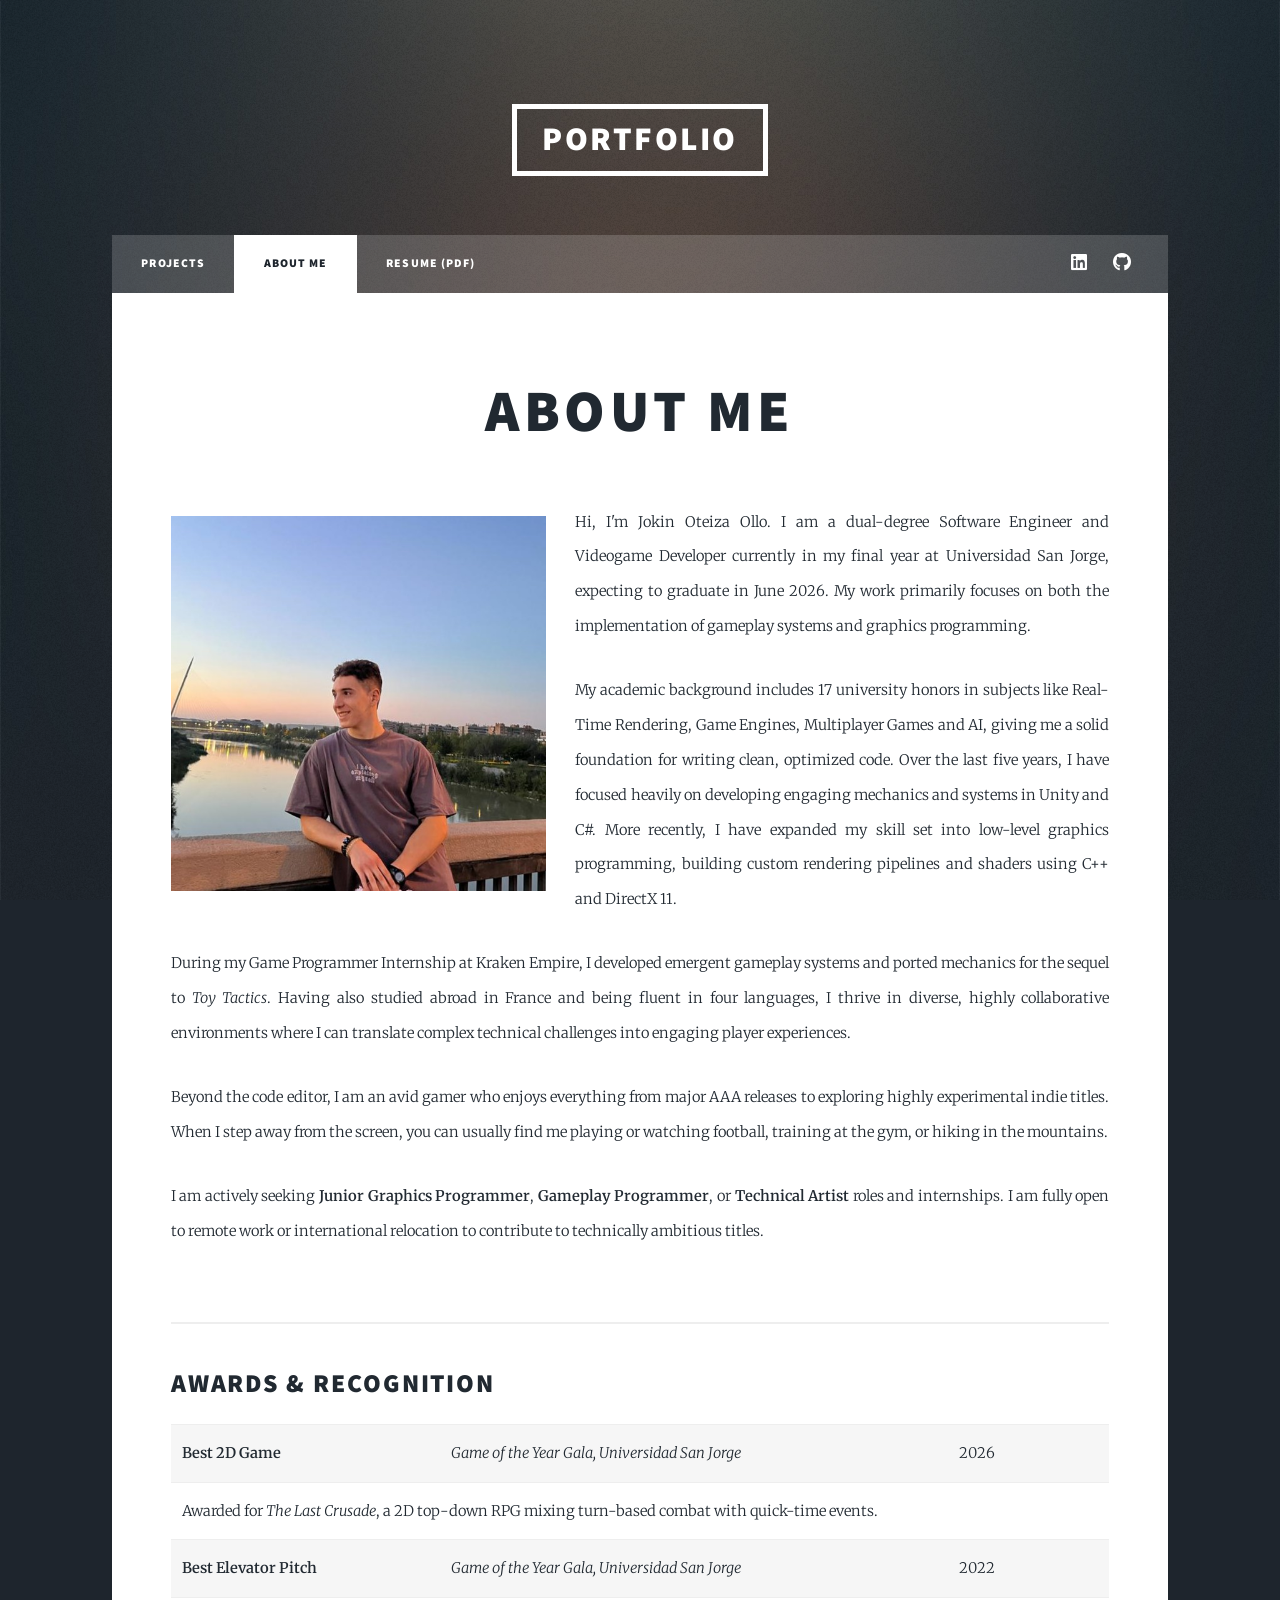
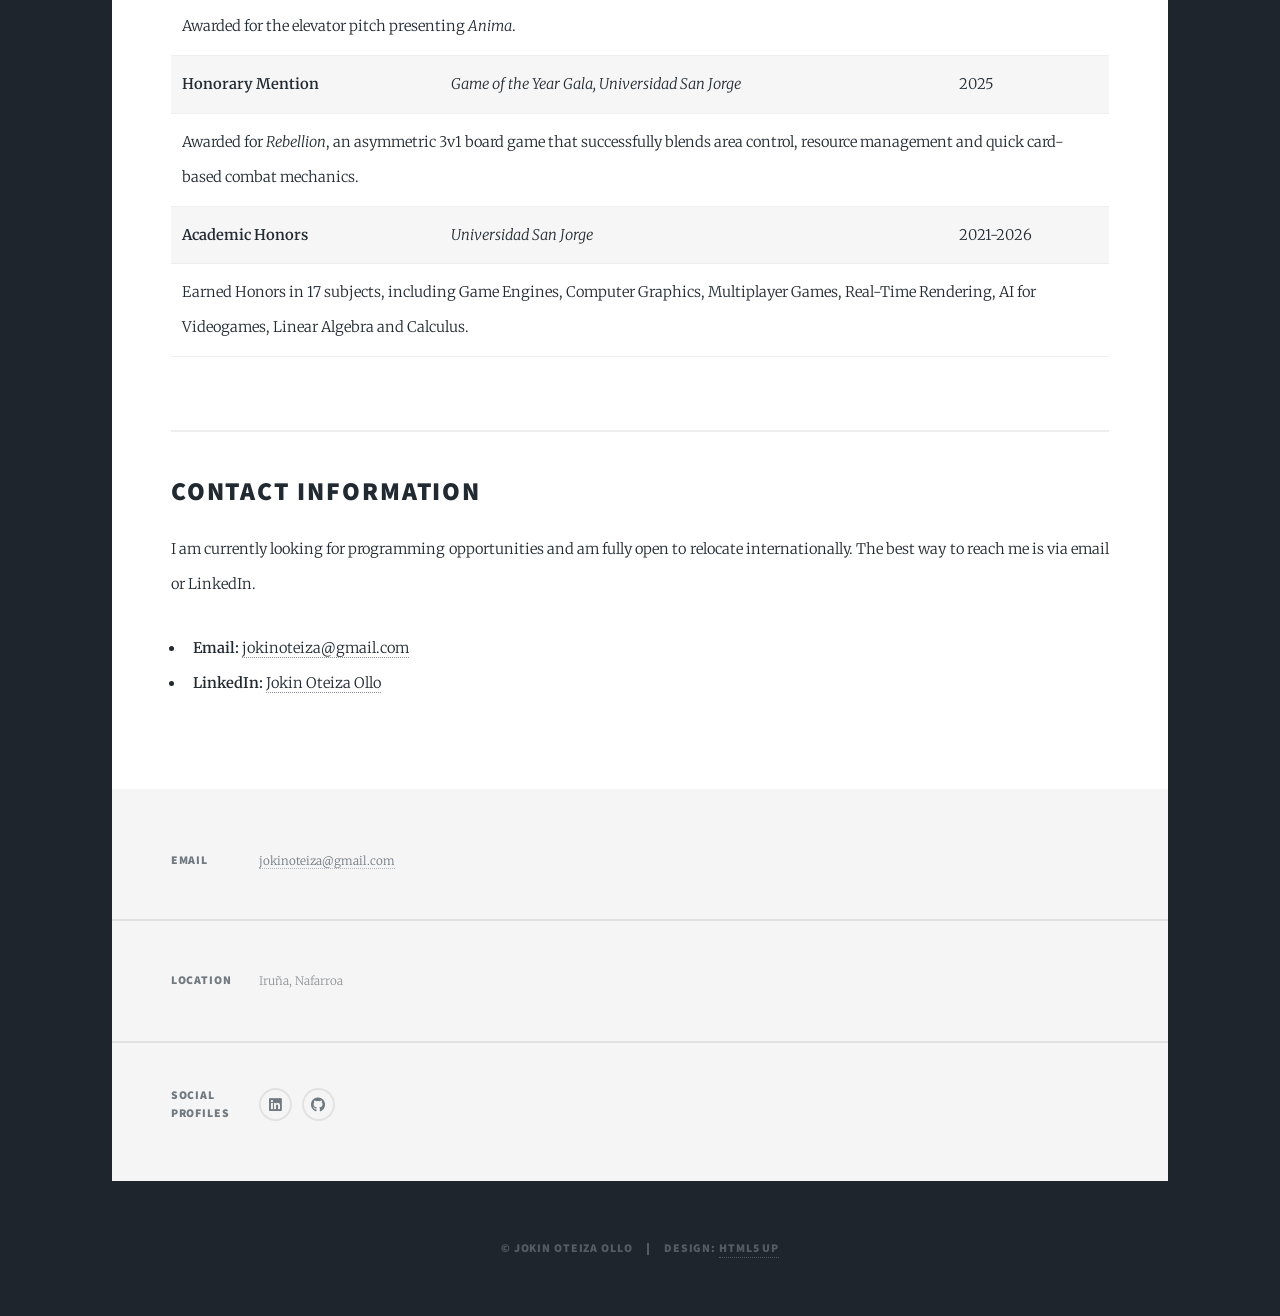
==== about.html @ 557338b7 "Portfolio Built" ====
<!DOCTYPE HTML>
<html>
	<head>
		<title>About - Jokin Oteiza Ollo</title>
        <link rel="icon" type="image/svg+xml" href="data:image/svg+xml,%3Csvg xmlns='http://www.w3.org/2000/svg' viewBox='0 0 512 512'%3E%3Cpath fill='%2318bfef' d='M480 128H32C14.33 128 0 142.3 0 160v192c0 17.67 14.33 32 32 32h448c17.67 0 32-14.33 32-32V160C512 142.3 497.7 128 480 128zM144 288h-32v32c0 8.836-7.164 16-16 16s-16-7.164-16-16v-32H48c-8.836 0-16-7.164-16-16s7.164-16 16-16h32v-32c0-8.836 7.164-16 16-16s16 7.164 16 16v32h32c8.836 0 16 7.164 16 16S152.8 288 144 288zM352 288c-17.67 0-32-14.33-32-32s14.33-32 32-32s32 14.33 32 32S369.7 288 352 288zM432 224c-17.67 0-32-14.33-32-32s14.33-32 32-32s32 14.33 32 32S449.7 224 432 224z'/%3E%3C/svg%3E" />
		<meta charset="utf-8" />
		<meta name="viewport" content="width=device-width, initial-scale=1, user-scalable=no" />
		<link rel="stylesheet" href="assets/css/main.css" />
		<noscript><link rel="stylesheet" href="assets/css/noscript.css" /></noscript>
	</head>
	<body class="is-preload">

		<div id="wrapper">

				<header id="header">
						<a href="index.html" class="logo">Portfolio</a>
					</header>

				<nav id="nav">
						<ul class="links">
							<li><a href="index.html">Projects</a></li>
							<li class="active"><a href="about.html">About Me</a></li>
							<li><a href="assets/CV-JokinOteizaOllo.pdf" target="_blank">Resume (PDF)</a></li>
						</ul>
						<ul class="icons">
							<li><a href="https://www.linkedin.com/in/jokin-oteiza-ollo-7808263a1/" class="icon brands fa-linkedin"><span class="label">LinkedIn</span></a></li>
							<li><a href="https://github.com/Jokin110" class="icon brands fa-github"><span class="label">GitHub</span></a></li>
						</ul>
					</nav>

				<div id="main">

						<section class="post">
                            <header class="major">
                                <h1>About Me</h1>
                            </header>
                            
                            <span class="image left"><img src="images/profile.jpg" alt="Profile Picture of Jokin Oteiza Ollo" /></span>
                            
                            <p>Hi, I'm Jokin Oteiza Ollo. I am a dual-degree Software Engineer and Videogame Developer currently in my final year at Universidad San Jorge, expecting to graduate in June 2026. My work primarily focuses on both the implementation of gameplay systems and graphics programming.</p>
                            
                            <p>My academic background includes 17 university honors in subjects like Real-Time Rendering, Game Engines, Multiplayer Games and AI, giving me a solid foundation for writing clean, optimized code. Over the last five years, I have focused heavily on developing engaging mechanics and systems in Unity and C#. More recently, I have expanded my skill set into low-level graphics programming, building custom rendering pipelines and shaders using C++ and DirectX 11.</p>
                            
                            <p>During my Game Programmer Internship at Kraken Empire, I developed emergent gameplay systems and ported mechanics for the sequel to <em>Toy Tactics</em>. Having also studied abroad in France and being fluent in four languages, I thrive in diverse, highly collaborative environments where I can translate complex technical challenges into engaging player experiences.</p>

                            <p>Beyond the code editor, I am an avid gamer who enjoys everything from major AAA releases to exploring highly experimental indie titles. When I step away from the screen, you can usually find me playing or watching football, training at the gym, or hiking in the mountains.</p>

                            <p>I am actively seeking <strong>Junior Graphics Programmer</strong>, <strong>Gameplay Programmer</strong>, or <strong>Technical Artist</strong> roles and internships. I am fully open to remote work or international relocation to contribute to technically ambitious titles.</p>
                            
                            <div style="clear: both;"></div>

                            <hr />
                            
                            <h2>Awards & Recognition</h2>
                            <div class="table-wrapper">
                                <table>
                                    <tbody>
                                        <tr>
                                            <td><strong>Best 2D Game</strong></td>
                                            <td><em>Game of the Year Gala, Universidad San Jorge</em></td>
                                            <td>2026</td>
                                        </tr>
                                        <tr>
                                            <td colspan="3">Awarded for <em>The Last Crusade</em>, a 2D top-down RPG mixing turn-based combat with quick-time events.</td>
                                        </tr>
                                        <tr>
                                            <td><strong>Best Elevator Pitch</strong></td>
                                            <td><em>Game of the Year Gala, Universidad San Jorge</em></td>
                                            <td>2022</td>
                                        </tr>
                                        <tr>
                                            <td colspan="3">Awarded for the elevator pitch presenting <em>Anima</em>.</td>
                                        </tr>
                                        <tr>
                                            <td><strong>Honorary Mention</strong></td>
                                            <td><em>Game of the Year Gala, Universidad San Jorge</em></td>
                                            <td>2025</td>
                                        </tr>
                                        <tr>
                                            <td colspan="3">Awarded for <em>Rebellion</em>, an asymmetric 3v1 board game that successfully blends area control, resource management and quick card-based combat mechanics.</td>
                                        </tr>
                                        <tr>
                                            <td><strong>Academic Honors</strong></td>
                                            <td><em>Universidad San Jorge</em></td>
                                            <td>2021-2026</td>
                                        </tr>
                                        <tr>
                                            <td colspan="3">Earned Honors in 17 subjects, including Game Engines, Computer Graphics, Multiplayer Games, Real-Time Rendering, AI for Videogames, Linear Algebra and Calculus.</td>
                                        </tr>
                                    </tbody>
                                </table>
                            </div>

                            <hr />

                            <h2>Contact Information</h2>
                            <p>I am currently looking for programming opportunities and am fully open to relocate internationally. The best way to reach me is via email or LinkedIn.</p>
                            <ul>
                                <li><strong>Email:</strong> <a href="mailto:jokinoteiza@gmail.com">jokinoteiza@gmail.com</a></li>
                                <li><strong>LinkedIn:</strong> <a href="https://www.linkedin.com/in/jokin-oteiza-ollo-7808263a1/">Jokin Oteiza Ollo</a></li>
                            </ul>

                        </section>

					</div>

				<footer id="footer">
						<section class="split contact" style="width: 100%; display: flex; justify-content: space-around; flex-wrap: wrap;">
							<section>
								<h3>Email</h3>
								<p><a href="mailto:jokinoteiza@gmail.com">jokinoteiza@gmail.com</a></p>
							</section>
							<section>
								<h3>Location</h3>
								<p>Iruña, Nafarroa</p>
							</section>
							<section>
								<h3>Social Profiles</h3>
								<ul class="icons alt">
									<li><a href="https://www.linkedin.com/in/jokin-oteiza-ollo-7808263a1/" class="icon brands alt fa-linkedin"><span class="label">LinkedIn</span></a></li>
									<li><a href="https://github.com/Jokin110" class="icon brands alt fa-github"><span class="label">GitHub</span></a></li>
								</ul>
							</section>
						</section>
					</footer>

				<div id="copyright">
						<ul><li>&copy; Jokin Oteiza Ollo</li><li>Design: <a href="https://html5up.net">HTML5 UP</a></li></ul>
					</div>

			</div>

		<script src="assets/js/jquery.min.js"></script>
			<script src="assets/js/jquery.scrollex.min.js"></script>
			<script src="assets/js/jquery.scrolly.min.js"></script>
			<script src="assets/js/browser.min.js"></script>
			<script src="assets/js/breakpoints.min.js"></script>
			<script src="assets/js/util.js"></script>
			<script src="assets/js/main.js"></script>

	</body>
</html>
---- assets/css/main.css ----
@import url(fontawesome-all.min.css);
@import url("https://fonts.googleapis.com/css?family=Merriweather:300,700,300italic,700italic|Source+Sans+Pro:900");

/*
	Massively by HTML5 UP
	html5up.net | @ajlkn
	Free for personal and commercial use under the CCA 3.0 license (html5up.net/license)
*/

html, body, div, span, applet, object,
iframe, h1, h2, h3, h4, h5, h6, p, blockquote,
pre, a, abbr, acronym, address, big, cite,
code, del, dfn, em, img, ins, kbd, q, s, samp,
small, strike, strong, sub, sup, tt, var, b,
u, i, center, dl, dt, dd, ol, ul, li, fieldset,
form, label, legend, table, caption, tbody,
tfoot, thead, tr, th, td, article, aside,
canvas, details, embed, figure, figcaption,
footer, header, hgroup, menu, nav, output, ruby,
section, summary, time, mark, audio, video {
	margin: 0;
	padding: 0;
	border: 0;
	font-size: 100%;
	font: inherit;
	vertical-align: baseline;}

article, aside, details, figcaption, figure,
footer, header, hgroup, menu, nav, section {
	display: block;}

body {
	line-height: 1;
}

ol, ul {
	list-style: none;
}

blockquote, q {
	quotes: none;
}

	blockquote:before, blockquote:after, q:before, q:after {
		content: '';
		content: none;
	}

table {
	border-collapse: collapse;
	border-spacing: 0;
}

body {
	-webkit-text-size-adjust: none;
}

mark {
	background-color: transparent;
	color: inherit;
}

input::-moz-focus-inner {
	border: 0;
	padding: 0;
}

input, select, textarea {
	-moz-appearance: none;
	-webkit-appearance: none;
	-ms-appearance: none;
	appearance: none;
}

/* Basic */

	@-ms-viewport {
		width: device-width;
	}

	body {
		-ms-overflow-style: scrollbar;
	}

	@media screen and (max-width: 480px) {

		html, body {
			min-width: 320px;
		}

	}

	html {
		box-sizing: border-box;
	}

	*, *:before, *:after {
		box-sizing: inherit;
	}

	body {
		background-color: #1e252d;
	}

		body.is-preload *, body.is-preload *:before, body.is-preload *:after {
			-moz-animation: none !important;
			-webkit-animation: none !important;
			-ms-animation: none !important;
			animation: none !important;
			-moz-transition: none !important;
			-webkit-transition: none !important;
			-ms-transition: none !important;
			transition: none !important;
		}

/* Type */

	html {
		font-size: 16pt;
	}

		@media screen and (max-width: 1680px) {

			html {
				font-size: 12pt;
			}

		}

		@media screen and (max-width: 1280px) {

			html {
				font-size: 11pt;
			}

		}

		@media screen and (max-width: 360px) {

			html {
				font-size: 10pt;
			}

		}

	body {
		color: #212931;
	}

	body, input, select, textarea {
		font-family: "Merriweather", Georgia, serif;
		font-weight: 300;
		font-size: 1rem;
		line-height: 2.375;
	}

	a {
		-moz-transition: color 0.2s ease-in-out, background-color 0.2s ease-in-out, border-color 0.2s ease-in-out, box-shadow 0.2s ease-in-out;
		-webkit-transition: color 0.2s ease-in-out, background-color 0.2s ease-in-out, border-color 0.2s ease-in-out, box-shadow 0.2s ease-in-out;
		-ms-transition: color 0.2s ease-in-out, background-color 0.2s ease-in-out, border-color 0.2s ease-in-out, box-shadow 0.2s ease-in-out;
		transition: color 0.2s ease-in-out, background-color 0.2s ease-in-out, border-color 0.2s ease-in-out, box-shadow 0.2s ease-in-out;
		border-bottom: dotted 1px;
		text-decoration: none;
	}

		a:hover {
			border-bottom-color: transparent;
		}

	strong, b {
		font-weight: 600;
	}

	em, i {
		font-style: italic;
	}

	p {
		text-align: justify;
		margin: 0 0 2rem 0;
	}

	h1, h2, h3, h4, h5, h6 {
		font-family: "Source Sans Pro", Helvetica, sans-serif;
		font-weight: 900;
		line-height: 1.5;
		letter-spacing: 0.075em;
		text-transform: uppercase;
		margin: 0 0 1rem 0;
	}

		h1 a, h2 a, h3 a, h4 a, h5 a, h6 a {
			border-bottom: 0;
			color: inherit;
			text-decoration: none;
		}

	h1 {
		font-size: 4rem;
		line-height: 1.1;
		margin: 0 0 2rem 0;
	}

	h2 {
		font-size: 1.75rem;
		line-height: 1.3;
		margin: 0 0 1.5rem 0;
	}

	h3 {
		font-size: 1.25rem;
		margin: 0 0 1.5rem 0;
	}

	h4 {
		font-size: 1rem;
	}

	h5 {
		font-size: 0.9rem;
	}

	h6 {
		font-size: 0.8rem;
	}

	sub {
		font-size: 0.8rem;
		position: relative;
		top: 0.5rem;
	}

	sup {
		font-size: 0.8rem;
		position: relative;
		top: -0.5rem;
	}

	blockquote {
		border-left: solid 4px;
		font-style: italic;
		margin: 0 0 2rem 0;
		padding: 0.5rem 0 0.5rem 2rem;
	}

	code {
		border: solid 2px;
		font-family: "Courier New", monospace;
		font-size: 0.9rem;
		margin: 0 0.25rem;
		padding: 0.25rem 0.65rem;
	}

	pre {
		-webkit-overflow-scrolling: touch;
		font-family: "Courier New", monospace;
		font-size: 0.9rem;
		margin: 0 0 2rem 0;
	}

		pre code {
			display: block;
			line-height: 1.75;
			padding: 1rem 1.5rem;
			overflow-x: auto;
		}

	hr {
		border: 0;
		border-bottom: solid 2px;
		margin: 3rem 0;
	}

		hr.major {
			margin: 5rem 0;
		}

	.align-left {
		text-align: left;
	}

	.align-center {
		text-align: center;
	}

	.align-right {
		text-align: right;
	}

	input, select, textarea {
		color: #212931;
	}

	a {
		color: #212931;
		border-bottom-color: rgba(33, 41, 49, 0.5);
	}

		a:hover {
			border-bottom-color: transparent;
			color: #18bfef !important;
		}

	strong, b {
		color: #212931;
	}

	h1, h2, h3, h4, h5, h6 {
		color: #212931;
	}

	blockquote {
		border-left-color: #eeeeee;
	}

	code {
		background: rgba(220, 220, 220, 0.25);
		border-color: #eeeeee;
	}

	hr {
		border-bottom-color: #eeeeee;
	}

/* Row */

	.row {
		display: flex;
		flex-wrap: wrap;
		box-sizing: border-box;
		align-items: stretch;
	}

		.row > * {
			box-sizing: border-box;
		}

		.row.gtr-uniform > * > :last-child {
			margin-bottom: 0;
		}

		.row.aln-left {
			justify-content: flex-start;
		}

		.row.aln-center {
			justify-content: center;
		}

		.row.aln-right {
			justify-content: flex-end;
		}

		.row.aln-top {
			align-items: flex-start;
		}

		.row.aln-middle {
			align-items: center;
		}

		.row.aln-bottom {
			align-items: flex-end;
		}

		.row > .imp {
			order: -1;
		}

		.row > .col-1 {
			width: 8.33333%;
		}

		.row > .off-1 {
			margin-left: 8.33333%;
		}

		.row > .col-2 {
			width: 16.66667%;
		}

		.row > .off-2 {
			margin-left: 16.66667%;
		}

		.row > .col-3 {
			width: 25%;
		}

		.row > .off-3 {
			margin-left: 25%;
		}

		.row > .col-4 {
			width: 33.33333%;
		}

		.row > .off-4 {
			margin-left: 33.33333%;
		}

		.row > .col-5 {
			width: 41.66667%;
		}

		.row > .off-5 {
			margin-left: 41.66667%;
		}

		.row > .col-6 {
			width: 50%;
		}

		.row > .off-6 {
			margin-left: 50%;
		}

		.row > .col-7 {
			width: 58.33333%;
		}

		.row > .off-7 {
			margin-left: 58.33333%;
		}

		.row > .col-8 {
			width: 66.66667%;
		}

		.row > .off-8 {
			margin-left: 66.66667%;
		}

		.row > .col-9 {
			width: 75%;
		}

		.row > .off-9 {
			margin-left: 75%;
		}

		.row > .col-10 {
			width: 83.33333%;
		}

		.row > .off-10 {
			margin-left: 83.33333%;
		}

		.row > .col-11 {
			width: 91.66667%;
		}

		.row > .off-11 {
			margin-left: 91.66667%;
		}

		.row > .col-12 {
			width: 100%;
		}

		.row > .off-12 {
			margin-left: 100%;
		}

		.row.gtr-0 {
			margin-top: 0;
			margin-left: 0rem;
		}

			.row.gtr-0 > * {
				padding: 0 0 0 0rem;
			}

			.row.gtr-0.gtr-uniform {
				margin-top: 0rem;
			}

				.row.gtr-0.gtr-uniform > * {
					padding-top: 0rem;
				}

		.row.gtr-25 {
			margin-top: 0;
			margin-left: -0.375rem;
		}

			.row.gtr-25 > * {
				padding: 0 0 0 0.375rem;
			}

			.row.gtr-25.gtr-uniform {
				margin-top: -0.375rem;
			}

				.row.gtr-25.gtr-uniform > * {
					padding-top: 0.375rem;
				}

		.row.gtr-50 {
			margin-top: 0;
			margin-left: -0.75rem;
		}

			.row.gtr-50 > * {
				padding: 0 0 0 0.75rem;
			}

			.row.gtr-50.gtr-uniform {
				margin-top: -0.75rem;
			}

				.row.gtr-50.gtr-uniform > * {
					padding-top: 0.75rem;
				}

		.row {
			margin-top: 0;
			margin-left: -1.5rem;
		}

			.row > * {
				padding: 0 0 0 1.5rem;
			}

			.row.gtr-uniform {
				margin-top: -1.5rem;
			}

				.row.gtr-uniform > * {
					padding-top: 1.5rem;
				}

		.row.gtr-150 {
			margin-top: 0;
			margin-left: -2.25rem;
		}

			.row.gtr-150 > * {
				padding: 0 0 0 2.25rem;
			}

			.row.gtr-150.gtr-uniform {
				margin-top: -2.25rem;
			}

				.row.gtr-150.gtr-uniform > * {
					padding-top: 2.25rem;
				}

		.row.gtr-200 {
			margin-top: 0;
			margin-left: -3rem;
		}

			.row.gtr-200 > * {
				padding: 0 0 0 3rem;
			}

			.row.gtr-200.gtr-uniform {
				margin-top: -3rem;
			}

				.row.gtr-200.gtr-uniform > * {
					padding-top: 3rem;
				}

		@media screen and (max-width: 1680px) {

			.row {
				display: flex;
				flex-wrap: wrap;
				box-sizing: border-box;
				align-items: stretch;
			}

				.row > * {
					box-sizing: border-box;
				}

				.row.gtr-uniform > * > :last-child {
					margin-bottom: 0;
				}

				.row.aln-left {
					justify-content: flex-start;
				}

				.row.aln-center {
					justify-content: center;
				}

				.row.aln-right {
					justify-content: flex-end;
				}

				.row.aln-top {
					align-items: flex-start;
				}

				.row.aln-middle {
					align-items: center;
				}

				.row.aln-bottom {
					align-items: flex-end;
				}

				.row > .imp-xlarge {
					order: -1;
				}

				.row > .col-1-xlarge {
					width: 8.33333%;
				}

				.row > .off-1-xlarge {
					margin-left: 8.33333%;
				}

				.row > .col-2-xlarge {
					width: 16.66667%;
				}

				.row > .off-2-xlarge {
					margin-left: 16.66667%;
				}

				.row > .col-3-xlarge {
					width: 25%;
				}

				.row > .off-3-xlarge {
					margin-left: 25%;
				}

				.row > .col-4-xlarge {
					width: 33.33333%;
				}

				.row > .off-4-xlarge {
					margin-left: 33.33333%;
				}

				.row > .col-5-xlarge {
					width: 41.66667%;
				}

				.row > .off-5-xlarge {
					margin-left: 41.66667%;
				}

				.row > .col-6-xlarge {
					width: 50%;
				}

				.row > .off-6-xlarge {
					margin-left: 50%;
				}

				.row > .col-7-xlarge {
					width: 58.33333%;
				}

				.row > .off-7-xlarge {
					margin-left: 58.33333%;
				}

				.row > .col-8-xlarge {
					width: 66.66667%;
				}

				.row > .off-8-xlarge {
					margin-left: 66.66667%;
				}

				.row > .col-9-xlarge {
					width: 75%;
				}

				.row > .off-9-xlarge {
					margin-left: 75%;
				}

				.row > .col-10-xlarge {
					width: 83.33333%;
				}

				.row > .off-10-xlarge {
					margin-left: 83.33333%;
				}

				.row > .col-11-xlarge {
					width: 91.66667%;
				}

				.row > .off-11-xlarge {
					margin-left: 91.66667%;
				}

				.row > .col-12-xlarge {
					width: 100%;
				}

				.row > .off-12-xlarge {
					margin-left: 100%;
				}

				.row.gtr-0 {
					margin-top: 0;
					margin-left: 0rem;
				}

					.row.gtr-0 > * {
						padding: 0 0 0 0rem;
					}

					.row.gtr-0.gtr-uniform {
						margin-top: 0rem;
					}

						.row.gtr-0.gtr-uniform > * {
							padding-top: 0rem;
						}

				.row.gtr-25 {
					margin-top: 0;
					margin-left: -0.375rem;
				}

					.row.gtr-25 > * {
						padding: 0 0 0 0.375rem;
					}

					.row.gtr-25.gtr-uniform {
						margin-top: -0.375rem;
					}

						.row.gtr-25.gtr-uniform > * {
							padding-top: 0.375rem;
						}

				.row.gtr-50 {
					margin-top: 0;
					margin-left: -0.75rem;
				}

					.row.gtr-50 > * {
						padding: 0 0 0 0.75rem;
					}

					.row.gtr-50.gtr-uniform {
						margin-top: -0.75rem;
					}

						.row.gtr-50.gtr-uniform > * {
							padding-top: 0.75rem;
						}

				.row {
					margin-top: 0;
					margin-left: -1.5rem;
				}

					.row > * {
						padding: 0 0 0 1.5rem;
					}

					.row.gtr-uniform {
						margin-top: -1.5rem;
					}

						.row.gtr-uniform > * {
							padding-top: 1.5rem;
						}

				.row.gtr-150 {
					margin-top: 0;
					margin-left: -2.25rem;
				}

					.row.gtr-150 > * {
						padding: 0 0 0 2.25rem;
					}

					.row.gtr-150.gtr-uniform {
						margin-top: -2.25rem;
					}

						.row.gtr-150.gtr-uniform > * {
							padding-top: 2.25rem;
						}

				.row.gtr-200 {
					margin-top: 0;
					margin-left: -3rem;
				}

					.row.gtr-200 > * {
						padding: 0 0 0 3rem;
					}

					.row.gtr-200.gtr-uniform {
						margin-top: -3rem;
					}

						.row.gtr-200.gtr-uniform > * {
							padding-top: 3rem;
						}

		}

		@media screen and (max-width: 1280px) {

			.row {
				display: flex;
				flex-wrap: wrap;
				box-sizing: border-box;
				align-items: stretch;
			}

				.row > * {
					box-sizing: border-box;
				}

				.row.gtr-uniform > * > :last-child {
					margin-bottom: 0;
				}

				.row.aln-left {
					justify-content: flex-start;
				}

				.row.aln-center {
					justify-content: center;
				}

				.row.aln-right {
					justify-content: flex-end;
				}

				.row.aln-top {
					align-items: flex-start;
				}

				.row.aln-middle {
					align-items: center;
				}

				.row.aln-bottom {
					align-items: flex-end;
				}

				.row > .imp-large {
					order: -1;
				}

				.row > .col-1-large {
					width: 8.33333%;
				}

				.row > .off-1-large {
					margin-left: 8.33333%;
				}

				.row > .col-2-large {
					width: 16.66667%;
				}

				.row > .off-2-large {
					margin-left: 16.66667%;
				}

				.row > .col-3-large {
					width: 25%;
				}

				.row > .off-3-large {
					margin-left: 25%;
				}

				.row > .col-4-large {
					width: 33.33333%;
				}

				.row > .off-4-large {
					margin-left: 33.33333%;
				}

				.row > .col-5-large {
					width: 41.66667%;
				}

				.row > .off-5-large {
					margin-left: 41.66667%;
				}

				.row > .col-6-large {
					width: 50%;
				}

				.row > .off-6-large {
					margin-left: 50%;
				}

				.row > .col-7-large {
					width: 58.33333%;
				}

				.row > .off-7-large {
					margin-left: 58.33333%;
				}

				.row > .col-8-large {
					width: 66.66667%;
				}

				.row > .off-8-large {
					margin-left: 66.66667%;
				}

				.row > .col-9-large {
					width: 75%;
				}

				.row > .off-9-large {
					margin-left: 75%;
				}

				.row > .col-10-large {
					width: 83.33333%;
				}

				.row > .off-10-large {
					margin-left: 83.33333%;
				}

				.row > .col-11-large {
					width: 91.66667%;
				}

				.row > .off-11-large {
					margin-left: 91.66667%;
				}

				.row > .col-12-large {
					width: 100%;
				}

				.row > .off-12-large {
					margin-left: 100%;
				}

				.row.gtr-0 {
					margin-top: 0;
					margin-left: 0rem;
				}

					.row.gtr-0 > * {
						padding: 0 0 0 0rem;
					}

					.row.gtr-0.gtr-uniform {
						margin-top: 0rem;
					}

						.row.gtr-0.gtr-uniform > * {
							padding-top: 0rem;
						}

				.row.gtr-25 {
					margin-top: 0;
					margin-left: -0.375rem;
				}

					.row.gtr-25 > * {
						padding: 0 0 0 0.375rem;
					}

					.row.gtr-25.gtr-uniform {
						margin-top: -0.375rem;
					}

						.row.gtr-25.gtr-uniform > * {
							padding-top: 0.375rem;
						}

				.row.gtr-50 {
					margin-top: 0;
					margin-left: -0.75rem;
				}

					.row.gtr-50 > * {
						padding: 0 0 0 0.75rem;
					}

					.row.gtr-50.gtr-uniform {
						margin-top: -0.75rem;
					}

						.row.gtr-50.gtr-uniform > * {
							padding-top: 0.75rem;
						}

				.row {
					margin-top: 0;
					margin-left: -1.5rem;
				}

					.row > * {
						padding: 0 0 0 1.5rem;
					}

					.row.gtr-uniform {
						margin-top: -1.5rem;
					}

						.row.gtr-uniform > * {
							padding-top: 1.5rem;
						}

				.row.gtr-150 {
					margin-top: 0;
					margin-left: -2.25rem;
				}

					.row.gtr-150 > * {
						padding: 0 0 0 2.25rem;
					}

					.row.gtr-150.gtr-uniform {
						margin-top: -2.25rem;
					}

						.row.gtr-150.gtr-uniform > * {
							padding-top: 2.25rem;
						}

				.row.gtr-200 {
					margin-top: 0;
					margin-left: -3rem;
				}

					.row.gtr-200 > * {
						padding: 0 0 0 3rem;
					}

					.row.gtr-200.gtr-uniform {
						margin-top: -3rem;
					}

						.row.gtr-200.gtr-uniform > * {
							padding-top: 3rem;
						}

		}

		@media screen and (max-width: 980px) {

			.row {
				display: flex;
				flex-wrap: wrap;
				box-sizing: border-box;
				align-items: stretch;
			}

				.row > * {
					box-sizing: border-box;
				}

				.row.gtr-uniform > * > :last-child {
					margin-bottom: 0;
				}

				.row.aln-left {
					justify-content: flex-start;
				}

				.row.aln-center {
					justify-content: center;
				}

				.row.aln-right {
					justify-content: flex-end;
				}

				.row.aln-top {
					align-items: flex-start;
				}

				.row.aln-middle {
					align-items: center;
				}

				.row.aln-bottom {
					align-items: flex-end;
				}

				.row > .imp-medium {
					order: -1;
				}

				.row > .col-1-medium {
					width: 8.33333%;
				}

				.row > .off-1-medium {
					margin-left: 8.33333%;
				}

				.row > .col-2-medium {
					width: 16.66667%;
				}

				.row > .off-2-medium {
					margin-left: 16.66667%;
				}

				.row > .col-3-medium {
					width: 25%;
				}

				.row > .off-3-medium {
					margin-left: 25%;
				}

				.row > .col-4-medium {
					width: 33.33333%;
				}

				.row > .off-4-medium {
					margin-left: 33.33333%;
				}

				.row > .col-5-medium {
					width: 41.66667%;
				}

				.row > .off-5-medium {
					margin-left: 41.66667%;
				}

				.row > .col-6-medium {
					width: 50%;
				}

				.row > .off-6-medium {
					margin-left: 50%;
				}

				.row > .col-7-medium {
					width: 58.33333%;
				}

				.row > .off-7-medium {
					margin-left: 58.33333%;
				}

				.row > .col-8-medium {
					width: 66.66667%;
				}

				.row > .off-8-medium {
					margin-left: 66.66667%;
				}

				.row > .col-9-medium {
					width: 75%;
				}

				.row > .off-9-medium {
					margin-left: 75%;
				}

				.row > .col-10-medium {
					width: 83.33333%;
				}

				.row > .off-10-medium {
					margin-left: 83.33333%;
				}

				.row > .col-11-medium {
					width: 91.66667%;
				}

				.row > .off-11-medium {
					margin-left: 91.66667%;
				}

				.row > .col-12-medium {
					width: 100%;
				}

				.row > .off-12-medium {
					margin-left: 100%;
				}

				.row.gtr-0 {
					margin-top: 0;
					margin-left: 0rem;
				}

					.row.gtr-0 > * {
						padding: 0 0 0 0rem;
					}

					.row.gtr-0.gtr-uniform {
						margin-top: 0rem;
					}

						.row.gtr-0.gtr-uniform > * {
							padding-top: 0rem;
						}

				.row.gtr-25 {
					margin-top: 0;
					margin-left: -0.375rem;
				}

					.row.gtr-25 > * {
						padding: 0 0 0 0.375rem;
					}

					.row.gtr-25.gtr-uniform {
						margin-top: -0.375rem;
					}

						.row.gtr-25.gtr-uniform > * {
							padding-top: 0.375rem;
						}

				.row.gtr-50 {
					margin-top: 0;
					margin-left: -0.75rem;
				}

					.row.gtr-50 > * {
						padding: 0 0 0 0.75rem;
					}

					.row.gtr-50.gtr-uniform {
						margin-top: -0.75rem;
					}

						.row.gtr-50.gtr-uniform > * {
							padding-top: 0.75rem;
						}

				.row {
					margin-top: 0;
					margin-left: -1.5rem;
				}

					.row > * {
						padding: 0 0 0 1.5rem;
					}

					.row.gtr-uniform {
						margin-top: -1.5rem;
					}

						.row.gtr-uniform > * {
							padding-top: 1.5rem;
						}

				.row.gtr-150 {
					margin-top: 0;
					margin-left: -2.25rem;
				}

					.row.gtr-150 > * {
						padding: 0 0 0 2.25rem;
					}

					.row.gtr-150.gtr-uniform {
						margin-top: -2.25rem;
					}

						.row.gtr-150.gtr-uniform > * {
							padding-top: 2.25rem;
						}

				.row.gtr-200 {
					margin-top: 0;
					margin-left: -3rem;
				}

					.row.gtr-200 > * {
						padding: 0 0 0 3rem;
					}

					.row.gtr-200.gtr-uniform {
						margin-top: -3rem;
					}

						.row.gtr-200.gtr-uniform > * {
							padding-top: 3rem;
						}

		}

		@media screen and (max-width: 736px) {

			.row {
				display: flex;
				flex-wrap: wrap;
				box-sizing: border-box;
				align-items: stretch;
			}

				.row > * {
					box-sizing: border-box;
				}

				.row.gtr-uniform > * > :last-child {
					margin-bottom: 0;
				}

				.row.aln-left {
					justify-content: flex-start;
				}

				.row.aln-center {
					justify-content: center;
				}

				.row.aln-right {
					justify-content: flex-end;
				}

				.row.aln-top {
					align-items: flex-start;
				}

				.row.aln-middle {
					align-items: center;
				}

				.row.aln-bottom {
					align-items: flex-end;
				}

				.row > .imp-small {
					order: -1;
				}

				.row > .col-1-small {
					width: 8.33333%;
				}

				.row > .off-1-small {
					margin-left: 8.33333%;
				}

				.row > .col-2-small {
					width: 16.66667%;
				}

				.row > .off-2-small {
					margin-left: 16.66667%;
				}

				.row > .col-3-small {
					width: 25%;
				}

				.row > .off-3-small {
					margin-left: 25%;
				}

				.row > .col-4-small {
					width: 33.33333%;
				}

				.row > .off-4-small {
					margin-left: 33.33333%;
				}

				.row > .col-5-small {
					width: 41.66667%;
				}

				.row > .off-5-small {
					margin-left: 41.66667%;
				}

				.row > .col-6-small {
					width: 50%;
				}

				.row > .off-6-small {
					margin-left: 50%;
				}

				.row > .col-7-small {
					width: 58.33333%;
				}

				.row > .off-7-small {
					margin-left: 58.33333%;
				}

				.row > .col-8-small {
					width: 66.66667%;
				}

				.row > .off-8-small {
					margin-left: 66.66667%;
				}

				.row > .col-9-small {
					width: 75%;
				}

				.row > .off-9-small {
					margin-left: 75%;
				}

				.row > .col-10-small {
					width: 83.33333%;
				}

				.row > .off-10-small {
					margin-left: 83.33333%;
				}

				.row > .col-11-small {
					width: 91.66667%;
				}

				.row > .off-11-small {
					margin-left: 91.66667%;
				}

				.row > .col-12-small {
					width: 100%;
				}

				.row > .off-12-small {
					margin-left: 100%;
				}

				.row.gtr-0 {
					margin-top: 0;
					margin-left: 0rem;
				}

					.row.gtr-0 > * {
						padding: 0 0 0 0rem;
					}

					.row.gtr-0.gtr-uniform {
						margin-top: 0rem;
					}

						.row.gtr-0.gtr-uniform > * {
							padding-top: 0rem;
						}

				.row.gtr-25 {
					margin-top: 0;
					margin-left: -0.375rem;
				}

					.row.gtr-25 > * {
						padding: 0 0 0 0.375rem;
					}

					.row.gtr-25.gtr-uniform {
						margin-top: -0.375rem;
					}

						.row.gtr-25.gtr-uniform > * {
							padding-top: 0.375rem;
						}

				.row.gtr-50 {
					margin-top: 0;
					margin-left: -0.75rem;
				}

					.row.gtr-50 > * {
						padding: 0 0 0 0.75rem;
					}

					.row.gtr-50.gtr-uniform {
						margin-top: -0.75rem;
					}

						.row.gtr-50.gtr-uniform > * {
							padding-top: 0.75rem;
						}

				.row {
					margin-top: 0;
					margin-left: -1.5rem;
				}

					.row > * {
						padding: 0 0 0 1.5rem;
					}

					.row.gtr-uniform {
						margin-top: -1.5rem;
					}

						.row.gtr-uniform > * {
							padding-top: 1.5rem;
						}

				.row.gtr-150 {
					margin-top: 0;
					margin-left: -2.25rem;
				}

					.row.gtr-150 > * {
						padding: 0 0 0 2.25rem;
					}

					.row.gtr-150.gtr-uniform {
						margin-top: -2.25rem;
					}

						.row.gtr-150.gtr-uniform > * {
							padding-top: 2.25rem;
						}

				.row.gtr-200 {
					margin-top: 0;
					margin-left: -3rem;
				}

					.row.gtr-200 > * {
						padding: 0 0 0 3rem;
					}

					.row.gtr-200.gtr-uniform {
						margin-top: -3rem;
					}

						.row.gtr-200.gtr-uniform > * {
							padding-top: 3rem;
						}

		}

		@media screen and (max-width: 480px) {

			.row {
				display: flex;
				flex-wrap: wrap;
				box-sizing: border-box;
				align-items: stretch;
			}

				.row > * {
					box-sizing: border-box;
				}

				.row.gtr-uniform > * > :last-child {
					margin-bottom: 0;
				}

				.row.aln-left {
					justify-content: flex-start;
				}

				.row.aln-center {
					justify-content: center;
				}

				.row.aln-right {
					justify-content: flex-end;
				}

				.row.aln-top {
					align-items: flex-start;
				}

				.row.aln-middle {
					align-items: center;
				}

				.row.aln-bottom {
					align-items: flex-end;
				}

				.row > .imp-xsmall {
					order: -1;
				}

				.row > .col-1-xsmall {
					width: 8.33333%;
				}

				.row > .off-1-xsmall {
					margin-left: 8.33333%;
				}

				.row > .col-2-xsmall {
					width: 16.66667%;
				}

				.row > .off-2-xsmall {
					margin-left: 16.66667%;
				}

				.row > .col-3-xsmall {
					width: 25%;
				}

				.row > .off-3-xsmall {
					margin-left: 25%;
				}

				.row > .col-4-xsmall {
					width: 33.33333%;
				}

				.row > .off-4-xsmall {
					margin-left: 33.33333%;
				}

				.row > .col-5-xsmall {
					width: 41.66667%;
				}

				.row > .off-5-xsmall {
					margin-left: 41.66667%;
				}

				.row > .col-6-xsmall {
					width: 50%;
				}

				.row > .off-6-xsmall {
					margin-left: 50%;
				}

				.row > .col-7-xsmall {
					width: 58.33333%;
				}

				.row > .off-7-xsmall {
					margin-left: 58.33333%;
				}

				.row > .col-8-xsmall {
					width: 66.66667%;
				}

				.row > .off-8-xsmall {
					margin-left: 66.66667%;
				}

				.row > .col-9-xsmall {
					width: 75%;
				}

				.row > .off-9-xsmall {
					margin-left: 75%;
				}

				.row > .col-10-xsmall {
					width: 83.33333%;
				}

				.row > .off-10-xsmall {
					margin-left: 83.33333%;
				}

				.row > .col-11-xsmall {
					width: 91.66667%;
				}

				.row > .off-11-xsmall {
					margin-left: 91.66667%;
				}

				.row > .col-12-xsmall {
					width: 100%;
				}

				.row > .off-12-xsmall {
					margin-left: 100%;
				}

				.row.gtr-0 {
					margin-top: 0;
					margin-left: 0rem;
				}

					.row.gtr-0 > * {
						padding: 0 0 0 0rem;
					}

					.row.gtr-0.gtr-uniform {
						margin-top: 0rem;
					}

						.row.gtr-0.gtr-uniform > * {
							padding-top: 0rem;
						}

				.row.gtr-25 {
					margin-top: 0;
					margin-left: -0.375rem;
				}

					.row.gtr-25 > * {
						padding: 0 0 0 0.375rem;
					}

					.row.gtr-25.gtr-uniform {
						margin-top: -0.375rem;
					}

						.row.gtr-25.gtr-uniform > * {
							padding-top: 0.375rem;
						}

				.row.gtr-50 {
					margin-top: 0;
					margin-left: -0.75rem;
				}

					.row.gtr-50 > * {
						padding: 0 0 0 0.75rem;
					}

					.row.gtr-50.gtr-uniform {
						margin-top: -0.75rem;
					}

						.row.gtr-50.gtr-uniform > * {
							padding-top: 0.75rem;
						}

				.row {
					margin-top: 0;
					margin-left: -1.5rem;
				}

					.row > * {
						padding: 0 0 0 1.5rem;
					}

					.row.gtr-uniform {
						margin-top: -1.5rem;
					}

						.row.gtr-uniform > * {
							padding-top: 1.5rem;
						}

				.row.gtr-150 {
					margin-top: 0;
					margin-left: -2.25rem;
				}

					.row.gtr-150 > * {
						padding: 0 0 0 2.25rem;
					}

					.row.gtr-150.gtr-uniform {
						margin-top: -2.25rem;
					}

						.row.gtr-150.gtr-uniform > * {
							padding-top: 2.25rem;
						}

				.row.gtr-200 {
					margin-top: 0;
					margin-left: -3rem;
				}

					.row.gtr-200 > * {
						padding: 0 0 0 3rem;
					}

					.row.gtr-200.gtr-uniform {
						margin-top: -3rem;
					}

						.row.gtr-200.gtr-uniform > * {
							padding-top: 3rem;
						}

		}

		@media screen and (max-width: 360px) {

			.row {
				display: flex;
				flex-wrap: wrap;
				box-sizing: border-box;
				align-items: stretch;
			}

				.row > * {
					box-sizing: border-box;
				}

				.row.gtr-uniform > * > :last-child {
					margin-bottom: 0;
				}

				.row.aln-left {
					justify-content: flex-start;
				}

				.row.aln-center {
					justify-content: center;
				}

				.row.aln-right {
					justify-content: flex-end;
				}

				.row.aln-top {
					align-items: flex-start;
				}

				.row.aln-middle {
					align-items: center;
				}

				.row.aln-bottom {
					align-items: flex-end;
				}

				.row > .imp-xxsmall {
					order: -1;
				}

				.row > .col-1-xxsmall {
					width: 8.33333%;
				}

				.row > .off-1-xxsmall {
					margin-left: 8.33333%;
				}

				.row > .col-2-xxsmall {
					width: 16.66667%;
				}

				.row > .off-2-xxsmall {
					margin-left: 16.66667%;
				}

				.row > .col-3-xxsmall {
					width: 25%;
				}

				.row > .off-3-xxsmall {
					margin-left: 25%;
				}

				.row > .col-4-xxsmall {
					width: 33.33333%;
				}

				.row > .off-4-xxsmall {
					margin-left: 33.33333%;
				}

				.row > .col-5-xxsmall {
					width: 41.66667%;
				}

				.row > .off-5-xxsmall {
					margin-left: 41.66667%;
				}

				.row > .col-6-xxsmall {
					width: 50%;
				}

				.row > .off-6-xxsmall {
					margin-left: 50%;
				}

				.row > .col-7-xxsmall {
					width: 58.33333%;
				}

				.row > .off-7-xxsmall {
					margin-left: 58.33333%;
				}

				.row > .col-8-xxsmall {
					width: 66.66667%;
				}

				.row > .off-8-xxsmall {
					margin-left: 66.66667%;
				}

				.row > .col-9-xxsmall {
					width: 75%;
				}

				.row > .off-9-xxsmall {
					margin-left: 75%;
				}

				.row > .col-10-xxsmall {
					width: 83.33333%;
				}

				.row > .off-10-xxsmall {
					margin-left: 83.33333%;
				}

				.row > .col-11-xxsmall {
					width: 91.66667%;
				}

				.row > .off-11-xxsmall {
					margin-left: 91.66667%;
				}

				.row > .col-12-xxsmall {
					width: 100%;
				}

				.row > .off-12-xxsmall {
					margin-left: 100%;
				}

				.row.gtr-0 {
					margin-top: 0;
					margin-left: 0rem;
				}

					.row.gtr-0 > * {
						padding: 0 0 0 0rem;
					}

					.row.gtr-0.gtr-uniform {
						margin-top: 0rem;
					}

						.row.gtr-0.gtr-uniform > * {
							padding-top: 0rem;
						}

				.row.gtr-25 {
					margin-top: 0;
					margin-left: -0.375rem;
				}

					.row.gtr-25 > * {
						padding: 0 0 0 0.375rem;
					}

					.row.gtr-25.gtr-uniform {
						margin-top: -0.375rem;
					}

						.row.gtr-25.gtr-uniform > * {
							padding-top: 0.375rem;
						}

				.row.gtr-50 {
					margin-top: 0;
					margin-left: -0.75rem;
				}

					.row.gtr-50 > * {
						padding: 0 0 0 0.75rem;
					}

					.row.gtr-50.gtr-uniform {
						margin-top: -0.75rem;
					}

						.row.gtr-50.gtr-uniform > * {
							padding-top: 0.75rem;
						}

				.row {
					margin-top: 0;
					margin-left: -1.5rem;
				}

					.row > * {
						padding: 0 0 0 1.5rem;
					}

					.row.gtr-uniform {
						margin-top: -1.5rem;
					}

						.row.gtr-uniform > * {
							padding-top: 1.5rem;
						}

				.row.gtr-150 {
					margin-top: 0;
					margin-left: -2.25rem;
				}

					.row.gtr-150 > * {
						padding: 0 0 0 2.25rem;
					}

					.row.gtr-150.gtr-uniform {
						margin-top: -2.25rem;
					}

						.row.gtr-150.gtr-uniform > * {
							padding-top: 2.25rem;
						}

				.row.gtr-200 {
					margin-top: 0;
					margin-left: -3rem;
				}

					.row.gtr-200 > * {
						padding: 0 0 0 3rem;
					}

					.row.gtr-200.gtr-uniform {
						margin-top: -3rem;
					}

						.row.gtr-200.gtr-uniform > * {
							padding-top: 3rem;
						}

		}

/* Box */

	.box {
		border: solid 2px;
		margin-bottom: 2rem;
		padding: 1.5rem;
	}

		.box > :last-child,
		.box > :last-child > :last-child,
		.box > :last-child > :last-child > :last-child {
			margin-bottom: 0;
		}

		.box.alt {
			border: 0;
			border-radius: 0;
			padding: 0;
		}

	.box {
		border-color: #eeeeee;
	}

/* Button */

	input[type="submit"],
	input[type="reset"],
	input[type="button"],
	button,
	.button {
		-moz-appearance: none;
		-webkit-appearance: none;
		-ms-appearance: none;
		appearance: none;
		-moz-transition: background-color 0.2s ease-in-out, box-shadow 0.2s ease-in-out, color 0.2s ease-in-out;
		-webkit-transition: background-color 0.2s ease-in-out, box-shadow 0.2s ease-in-out, color 0.2s ease-in-out;
		-ms-transition: background-color 0.2s ease-in-out, box-shadow 0.2s ease-in-out, color 0.2s ease-in-out;
		transition: background-color 0.2s ease-in-out, box-shadow 0.2s ease-in-out, color 0.2s ease-in-out;
		border: 0;
		border-radius: 0;
		cursor: pointer;
		display: inline-block;
		font-family: "Source Sans Pro", Helvetica, sans-serif;
		font-size: 0.8rem;
		font-weight: 900;
		letter-spacing: 0.075em;
		height: 3rem;
		line-height: 3rem;
		padding: 0 2rem;
		text-align: center;
		text-decoration: none;
		text-transform: uppercase;
		white-space: nowrap;
	}

		input[type="submit"].icon:before,
		input[type="reset"].icon:before,
		input[type="button"].icon:before,
		button.icon:before,
		.button.icon:before {
			margin-right: 0.5rem;
		}

		input[type="submit"].icon.solo,
		input[type="reset"].icon.solo,
		input[type="button"].icon.solo,
		button.icon.solo,
		.button.icon.solo {
			position: relative;
			width: 4rem;
			height: 4rem;
			line-height: 4rem;
			border-radius: 4rem;
			text-indent: 4rem;
			overflow: hidden;
			padding: 0;
			white-space: nowrap;
		}

			input[type="submit"].icon.solo:before,
			input[type="reset"].icon.solo:before,
			input[type="button"].icon.solo:before,
			button.icon.solo:before,
			.button.icon.solo:before {
				position: absolute;
				display: block;
				top: 0;
				left: 0;
				width: inherit;
				height: inherit;
				line-height: inherit;
				font-size: 1.25rem;
				margin-right: 0;
				text-align: center;
				text-indent: 0;
			}

		input[type="submit"].fit,
		input[type="reset"].fit,
		input[type="button"].fit,
		button.fit,
		.button.fit {
			width: 100%;
		}

		input[type="submit"].small,
		input[type="reset"].small,
		input[type="button"].small,
		button.small,
		.button.small {
			font-size: 0.7rem;
			height: 2.5rem;
			line-height: 2.5rem;
			padding: 0 1.5rem;
		}

		input[type="submit"].large,
		input[type="reset"].large,
		input[type="button"].large,
		button.large,
		.button.large {
			font-size: 0.9rem;
			height: 3.5rem;
			line-height: 3.5rem;
			padding: 0 2.75rem;
		}

		@media screen and (max-width: 980px) {

			input[type="submit"],
			input[type="reset"],
			input[type="button"],
			button,
			.button {
				font-size: 0.9rem;
				height: 3.25rem;
				line-height: 3.25rem;
			}

				input[type="submit"].large,
				input[type="reset"].large,
				input[type="button"].large,
				button.large,
				.button.large {
					font-size: 1rem;
					height: 3.75rem;
					line-height: 3.75rem;
				}

		}

		input[type="submit"].disabled, input[type="submit"]:disabled,
		input[type="reset"].disabled,
		input[type="reset"]:disabled,
		input[type="button"].disabled,
		input[type="button"]:disabled,
		button.disabled,
		button:disabled,
		.button.disabled,
		.button:disabled {
			pointer-events: none;
			opacity: 0.25;
		}

	input[type="submit"],
	input[type="reset"],
	input[type="button"],
	button,
	.button {
		background-color: transparent;
		box-shadow: inset 0 0 0 2px #212931;
		color: #212931 !important;
	}

		input[type="submit"]:hover,
		input[type="reset"]:hover,
		input[type="button"]:hover,
		button:hover,
		.button:hover {
			box-shadow: inset 0 0 0 2px #18bfef;
			color: #18bfef !important;
		}

		input[type="submit"].primary,
		input[type="reset"].primary,
		input[type="button"].primary,
		button.primary,
		.button.primary {
			background-color: #212931;
			box-shadow: none;
			color: #ffffff !important;
		}

			input[type="submit"].primary:hover,
			input[type="reset"].primary:hover,
			input[type="button"].primary:hover,
			button.primary:hover,
			.button.primary:hover {
				background-color: #18bfef;
			}

/* Form */

	form {
		margin: 0 0 2rem 0;
	}

		form > :last-child {
			margin-bottom: 0;
		}

		form > .fields {
			display: -moz-flex;
			display: -webkit-flex;
			display: -ms-flex;
			display: flex;
			-moz-flex-wrap: wrap;
			-webkit-flex-wrap: wrap;
			-ms-flex-wrap: wrap;
			flex-wrap: wrap;
			width: calc(100% + 3rem);
			margin: -1.5rem 0 2rem -1.5rem;
		}

			form > .fields > .field {
				-moz-flex-grow: 0;
				-webkit-flex-grow: 0;
				-ms-flex-grow: 0;
				flex-grow: 0;
				-moz-flex-shrink: 0;
				-webkit-flex-shrink: 0;
				-ms-flex-shrink: 0;
				flex-shrink: 0;
				padding: 1.5rem 0 0 1.5rem;
				width: calc(100% - 1.5rem);
			}

				form > .fields > .field.half {
					width: calc(50% - 0.75rem);
				}

				form > .fields > .field.third {
					width: calc(100%/3 - 0.5rem);
				}

				form > .fields > .field.quarter {
					width: calc(25% - 0.375rem);
				}

		@media screen and (max-width: 480px) {

			form > .fields {
				width: calc(100% + 3rem);
				margin: -1.5rem 0 2rem -1.5rem;
			}

				form > .fields > .field {
					padding: 1.5rem 0 0 1.5rem;
					width: calc(100% - 1.5rem);
				}

					form > .fields > .field.half {
						width: calc(100% - 1.5rem);
					}

					form > .fields > .field.third {
						width: calc(100% - 1.5rem);
					}

					form > .fields > .field.quarter {
						width: calc(100% - 1.5rem);
					}

		}

	label {
		display: block;
		font-family: "Source Sans Pro", Helvetica, sans-serif;
		font-weight: 900;
		line-height: 1.5;
		letter-spacing: 0.075em;
		font-size: 0.8rem;
		text-transform: uppercase;
		margin: 0 0 0.75rem 0;
	}

		@media screen and (max-width: 980px) {

			label {
				font-size: 0.9rem;
			}

		}

	input[type="text"],
	input[type="password"],
	input[type="email"],
	select,
	textarea {
		-moz-appearance: none;
		-webkit-appearance: none;
		-ms-appearance: none;
		appearance: none;
		background: transparent;
		border-radius: 0;
		border: solid 2px;
		color: inherit;
		display: block;
		outline: 0;
		padding: 0 1rem;
		text-decoration: none;
		width: 100%;
	}

		input[type="text"]:invalid,
		input[type="password"]:invalid,
		input[type="email"]:invalid,
		select:invalid,
		textarea:invalid {
			box-shadow: none;
		}

	select {
		background-size: 1.25rem;
		background-repeat: no-repeat;
		background-position: calc(100% - 1rem) center;
		height: 3rem;
		padding-right: 3rem;
		text-overflow: ellipsis;
	}

		select:focus::-ms-value {
			background-color: transparent;
		}

		select::-ms-expand {
			display: none;
		}

	input[type="text"],
	input[type="password"],
	input[type="email"],
	select {
		height: 3rem;
	}

	textarea {
		padding: 0.75rem 1rem;
	}

	input[type="checkbox"],
	input[type="radio"] {
		-moz-appearance: none;
		-webkit-appearance: none;
		-ms-appearance: none;
		appearance: none;
		display: block;
		float: left;
		margin-right: -2rem;
		opacity: 0;
		width: 1rem;
		z-index: -1;
	}

		input[type="checkbox"] + label,
		input[type="radio"] + label {
			text-decoration: none;
			cursor: pointer;
			display: inline-block;
			font-size: 1rem;
			letter-spacing: 0;
			font-family: "Merriweather", Georgia, serif;
			text-transform: none;
			font-weight: 300;
			padding-left: 2.8rem;
			padding-right: 1rem;
			position: relative;
		}

			input[type="checkbox"] + label:before,
			input[type="radio"] + label:before {
				-moz-osx-font-smoothing: grayscale;
				-webkit-font-smoothing: antialiased;
				display: inline-block;
				font-style: normal;
				font-variant: normal;
				text-rendering: auto;
				line-height: 1;
				text-transform: none !important;
				font-family: 'Font Awesome 5 Free';
				font-weight: 900;
			}

			input[type="checkbox"] + label:before,
			input[type="radio"] + label:before {
				border-radius: 0;
				border: solid 2px;
				content: '';
				display: inline-block;
				font-size: 0.8rem;
				height: 1.8rem;
				left: 0;
				line-height: 1.65rem;
				position: absolute;
				text-align: center;
				top: -0.125rem;
				width: 1.8rem;
			}

		input[type="checkbox"]:checked + label:before,
		input[type="radio"]:checked + label:before {
			content: '\f00c';
		}

	input[type="checkbox"] + label:before {
		border-radius: 0;
	}

	input[type="radio"] + label:before {
		border-radius: 100%;
	}

	::-webkit-input-placeholder {
		opacity: 1.0;
	}

	:-moz-placeholder {
		opacity: 1.0;
	}

	::-moz-placeholder {
		opacity: 1.0;
	}

	:-ms-input-placeholder {
		opacity: 1.0;
	}

	label {
		color: #212931;
	}

	input[type="text"],
	input[type="password"],
	input[type="email"],
	select,
	textarea {
		border-color: #eeeeee;
	}

		input[type="text"]:focus,
		input[type="password"]:focus,
		input[type="email"]:focus,
		select:focus,
		textarea:focus {
			border-color: #18bfef;
		}

	select {
		background-image: url("data:image/svg+xml;charset=utf8,%3Csvg xmlns='http://www.w3.org/2000/svg' width='40' height='40' preserveAspectRatio='none' viewBox='0 0 40 40'%3E%3Cpath d='M9.4,12.3l10.4,10.4l10.4-10.4c0.2-0.2,0.5-0.4,0.9-0.4c0.3,0,0.6,0.1,0.9,0.4l3.3,3.3c0.2,0.2,0.4,0.5,0.4,0.9 c0,0.4-0.1,0.6-0.4,0.9L20.7,31.9c-0.2,0.2-0.5,0.4-0.9,0.4c-0.3,0-0.6-0.1-0.9-0.4L4.3,17.3c-0.2-0.2-0.4-0.5-0.4-0.9 c0-0.4,0.1-0.6,0.4-0.9l3.3-3.3c0.2-0.2,0.5-0.4,0.9-0.4S9.1,12.1,9.4,12.3z' fill='%23eeeeee' /%3E%3C/svg%3E");
	}

		select option {
			background-color: #ffffff;
			color: #212931;
		}

	.select-wrapper:before {
		color: #eeeeee;
	}

	input[type="checkbox"] + label,
	input[type="radio"] + label {
		color: #212931;
	}

		input[type="checkbox"] + label:before,
		input[type="radio"] + label:before {
			border-color: #eeeeee;
		}

	input[type="checkbox"]:checked + label:before,
	input[type="radio"]:checked + label:before {
		background-color: #212931;
		border-color: #212931;
		color: #ffffff;
	}

	input[type="checkbox"]:focus + label:before,
	input[type="radio"]:focus + label:before {
		border-color: #18bfef;
	}

	::-webkit-input-placeholder {
		color: #909498 !important;
	}

	:-moz-placeholder {
		color: #909498 !important;
	}

	::-moz-placeholder {
		color: #909498 !important;
	}

	:-ms-input-placeholder {
		color: #909498 !important;
	}

	.formerize-placeholder {
		color: #909498 !important;
	}

/* Icon */

	.icon {
		text-decoration: none;
		border-bottom: none;
		position: relative;
	}

		.icon:before {
			-moz-osx-font-smoothing: grayscale;
			-webkit-font-smoothing: antialiased;
			display: inline-block;
			font-style: normal;
			font-variant: normal;
			text-rendering: auto;
			line-height: 1;
			text-transform: none !important;
			font-family: 'Font Awesome 5 Free';
			font-weight: 400;
		}

		.icon > .label {
			display: none;
		}

		.icon:before {
			line-height: inherit;
		}

		.icon.solid:before {
			font-weight: 900;
		}

		.icon.brands:before {
			font-family: 'Font Awesome 5 Brands';
		}

/* Image */

	.image {
		border: 0;
		display: inline-block;
		position: relative;
	}

		.image img {
			display: block;
		}

		.image.left, .image.right {
			max-width: 40%;
		}

			.image.left img, .image.right img {
				width: 100%;
			}

		.image.left {
			float: left;
			margin: 0 2rem 2rem 0;
			top: 0.75rem;
		}

		.image.right {
			float: right;
			margin: 0 0 2rem 2rem;
			top: 0.75rem;
		}

		.image.fit {
			display: block;
			margin: 2.5rem 0;
			width: 100%;
		}

			.image.fit:first-child {
				margin-top: 0;
			}

			.image.fit img {
				width: 100%;
			}

		.image.main {
			display: block;
			margin: 4rem 0;
			width: 100%;
		}

			.image.main:first-child {
				margin-top: 0;
			}

			.image.main img {
				width: 100%;
			}

		@media screen and (max-width: 736px) {

			.image.fit {
				margin: 2rem 0;
			}

			.image.main {
				margin: 2rem 0;
			}

		}

	a.image {
		overflow: hidden;
	}

		a.image img {
			-moz-transition: -moz-transform 0.2s ease-out;
			-webkit-transition: -webkit-transform 0.2s ease-out;
			-ms-transition: -ms-transform 0.2s ease-out;
			transition: transform 0.2s ease-out;
		}

		a.image:hover img {
			-moz-transform: scale(1.05);
			-webkit-transform: scale(1.05);
			-ms-transform: scale(1.05);
			transform: scale(1.05);
		}

/* Actions */

	ul.actions {
		display: -moz-flex;
		display: -webkit-flex;
		display: -ms-flex;
		display: flex;
		cursor: default;
		list-style: none;
		margin-left: -1rem;
		padding-left: 0;
	}

		ul.actions li {
			padding: 0 0 0 1rem;
			vertical-align: middle;
		}

		ul.actions.special {
			-moz-justify-content: center;
			-webkit-justify-content: center;
			-ms-justify-content: center;
			justify-content: center;
			width: 100%;
			margin-left: 0;
		}

			ul.actions.special li:first-child {
				padding-left: 0;
			}

		ul.actions.stacked {
			-moz-flex-direction: column;
			-webkit-flex-direction: column;
			-ms-flex-direction: column;
			flex-direction: column;
			margin-left: 0;
		}

			ul.actions.stacked li {
				padding: 1.3rem 0 0 0;
			}

				ul.actions.stacked li:first-child {
					padding-top: 0;
				}

		ul.actions.fit {
			width: calc(100% + 1rem);
		}

			ul.actions.fit li {
				-moz-flex-grow: 1;
				-webkit-flex-grow: 1;
				-ms-flex-grow: 1;
				flex-grow: 1;
				-moz-flex-shrink: 1;
				-webkit-flex-shrink: 1;
				-ms-flex-shrink: 1;
				flex-shrink: 1;
				width: 100%;
			}

				ul.actions.fit li > * {
					width: 100%;
				}

			ul.actions.fit.stacked {
				width: 100%;
			}

		@media screen and (max-width: 480px) {

			ul.actions:not(.fixed) {
				-moz-flex-direction: column;
				-webkit-flex-direction: column;
				-ms-flex-direction: column;
				flex-direction: column;
				margin-left: 0;
				width: 100% !important;
			}

				ul.actions:not(.fixed) li {
					-moz-flex-grow: 1;
					-webkit-flex-grow: 1;
					-ms-flex-grow: 1;
					flex-grow: 1;
					-moz-flex-shrink: 1;
					-webkit-flex-shrink: 1;
					-ms-flex-shrink: 1;
					flex-shrink: 1;
					padding: 1rem 0 0 0;
					text-align: center;
					width: 100%;
				}

					ul.actions:not(.fixed) li > * {
						width: 100%;
					}

					ul.actions:not(.fixed) li:first-child {
						padding-top: 0;
					}

					ul.actions:not(.fixed) li input[type="submit"],
					ul.actions:not(.fixed) li input[type="reset"],
					ul.actions:not(.fixed) li input[type="button"],
					ul.actions:not(.fixed) li button,
					ul.actions:not(.fixed) li .button {
						width: 100%;
					}

						ul.actions:not(.fixed) li input[type="submit"].icon:before,
						ul.actions:not(.fixed) li input[type="reset"].icon:before,
						ul.actions:not(.fixed) li input[type="button"].icon:before,
						ul.actions:not(.fixed) li button.icon:before,
						ul.actions:not(.fixed) li .button.icon:before {
							margin-left: -0.5rem;
						}

		}

/* Icons */

	ul.icons {
		cursor: default;
		list-style: none;
		padding-left: 0;
	}

		ul.icons li {
			display: inline-block;
			padding: 0 0.5rem 0 0;
			vertical-align: middle;
		}

			ul.icons li:last-child {
				padding-right: 0;
			}

			ul.icons li .icon:before {
				width: 2.25rem;
				height: 2.25rem;
				line-height: 2.25rem;
				display: inline-block;
				text-align: center;
				border-radius: 100%;
				font-size: 1.25rem;
			}

		ul.icons.alt li .icon:before {
			-moz-transition: color 0.2s ease-in-out, background-color 0.2s ease-in-out, border-color 0.2s ease-in-out, box-shadow 0.2s ease-in-out;
			-webkit-transition: color 0.2s ease-in-out, background-color 0.2s ease-in-out, border-color 0.2s ease-in-out, box-shadow 0.2s ease-in-out;
			-ms-transition: color 0.2s ease-in-out, background-color 0.2s ease-in-out, border-color 0.2s ease-in-out, box-shadow 0.2s ease-in-out;
			transition: color 0.2s ease-in-out, background-color 0.2s ease-in-out, border-color 0.2s ease-in-out, box-shadow 0.2s ease-in-out;
			font-size: 1rem;
		}

/* List */

	ol {
		list-style: decimal;
		margin: 0 0 2rem 0;
		padding-left: 1.25rem;
	}

		ol li {
			padding-left: 0.25rem;
		}

	ul {
		list-style: disc;
		margin: 0 0 2rem 0;
		padding-left: 1rem;
	}

		ul li {
			padding-left: 0.5rem;
		}

		ul.divided {
			list-style: none;
			padding-left: 0;
		}

			ul.divided li {
				border-top: solid 1px;
				padding: 0.5rem 0;
			}

				ul.divided li:first-child {
					border-top: 0;
					padding-top: 0;
				}

	dl {
		margin: 0 0 2rem 0;
	}

		dl dt {
			display: block;
			font-weight: 600;
			margin: 0 0 1rem 0;
		}

		dl dd {
			margin-left: 2rem;
		}

	ul.divided li {
		border-top-color: #eeeeee;
	}

	ul.icons li a.icon:hover:before {
		color: #18bfef;
	}

	ul.icons.alt li .icon:before {
		box-shadow: inset 0 0 0 2px #eeeeee;
	}

	ul.icons.alt li a.icon:hover:before {
		box-shadow: inset 0 0 0 2px #18bfef;
	}

/* Section/Article */

	section.special, article.special {
		text-align: center;
	}

	header {
		cursor: default;
	}

		header > .date {
			display: block;
			font-size: 0.8rem;
			height: 1;
			margin: 0 0 1rem 0;
			position: relative;
		}

		header > p {
			font-style: italic;
		}

		header > h1 + p {
			font-size: 1.1rem;
			margin-top: -0.5rem;
			line-height: 2;
		}

		header > h2 + p {
			font-size: 1rem;
			margin-top: -0.75rem;
		}

		header > h3 + p {
			font-size: 0.9rem;
			margin-top: -0.75rem;
		}

		header > h4 + p {
			font-size: 0.8rem;
			margin-top: -0.75rem;
		}

		header.major {
			margin: 0 0 4rem 0;
			text-align: center;
		}

			header.major > :last-child {
				margin-bottom: 0;
			}

			header.major > p {
				margin-top: 0;
				text-align: center;
			}

			header.major > .date {
				font-size: 1rem;
				margin: 0 0 4rem 0;
			}

				header.major > .date:before, header.major > .date:after {
					content: '';
					display: block;
					position: absolute;
					top: 50%;
					width: calc(50% - 6rem);
					border-top: solid 2px;
				}

				header.major > .date:before {
					left: 0;
				}

				header.major > .date:after {
					right: 0;
				}

		@media screen and (max-width: 980px) {

			header br {
				display: none;
			}

		}

		@media screen and (max-width: 736px) {

			header.major {
				margin: 0 0 2rem 0;
			}

		}

	header.major .date:before, header.major .date:after {
		border-top-color: #eeeeee;
	}

/* Table */

	.table-wrapper {
		-webkit-overflow-scrolling: touch;
		overflow-x: auto;
	}

	table {
		margin: 0 0 2rem 0;
		width: 100%;
	}

		table tbody tr {
			border: solid 1px;
			border-left: 0;
			border-right: 0;
		}

		table td {
			padding: 0.75rem 0.75rem;
		}

		table th {
			font-family: "Source Sans Pro", Helvetica, sans-serif;
			font-size: 0.8rem;
			font-weight: 900;
			letter-spacing: 0.075em;
			line-height: 1.5;
			padding: 0 0.75rem 0.75rem 0.75rem;
			text-align: left;
			text-transform: uppercase;
		}

			@media screen and (max-width: 980px) {

				table th {
					font-size: 0.9rem;
				}

			}

		table thead {
			border-bottom: solid 2px;
		}

		table tfoot {
			border-top: solid 2px;
		}

		table.alt {
			border-collapse: separate;
		}

			table.alt tbody tr td {
				border: solid 1px;
				border-left-width: 0;
				border-top-width: 0;
			}

				table.alt tbody tr td:first-child {
					border-left-width: 1px;
				}

			table.alt tbody tr:first-child td {
				border-top-width: 1px;
			}

			table.alt thead {
				border-bottom: 0;
			}

			table.alt tfoot {
				border-top: 0;
			}

	table tbody tr {
		border-color: #eeeeee;
	}

		table tbody tr:nth-child(2n + 1) {
			background-color: rgba(220, 220, 220, 0.25);
		}

	table th {
		color: #212931;
	}

	table thead {
		border-bottom-color: #eeeeee;
	}

	table tfoot {
		border-top-color: #eeeeee;
	}

	table.alt tbody tr td {
		border-color: #eeeeee;
	}

/* Pagination */

	.pagination {
		display: -moz-inline-flex;
		display: -webkit-inline-flex;
		display: -ms-inline-flex;
		display: inline-flex;
		-moz-user-select: none;
		-webkit-user-select: none;
		-ms-user-select: none;
		user-select: none;
		cursor: default;
		list-style: none;
		margin: 0 0 2rem 2px;
		padding: 0;
	}

		.pagination a, .pagination span {
			-moz-transition: background-color 0.2s ease-in-out, border-color 0.2s ease-in-out, box-shadow 0.2s ease-in-out, color 0.2s ease-in-out;
			-webkit-transition: background-color 0.2s ease-in-out, border-color 0.2s ease-in-out, box-shadow 0.2s ease-in-out, color 0.2s ease-in-out;
			-ms-transition: background-color 0.2s ease-in-out, border-color 0.2s ease-in-out, box-shadow 0.2s ease-in-out, color 0.2s ease-in-out;
			transition: background-color 0.2s ease-in-out, border-color 0.2s ease-in-out, box-shadow 0.2s ease-in-out, color 0.2s ease-in-out;
			border: solid 2px;
			display: inline-block;
			font-family: "Source Sans Pro", Helvetica, sans-serif;
			font-size: 0.8rem;
			font-weight: 900;
			height: 3rem;
			letter-spacing: 0.075em;
			line-height: calc(3rem - 4px);
			margin-left: -2px;
			min-width: 3rem;
			position: relative;
			text-align: center;
			text-decoration: none;
			text-transform: uppercase;
		}

		.pagination .next, .pagination .previous {
			text-decoration: none;
			padding: 0 1.75rem;
		}

			.pagination .next:before, .pagination .previous:before {
				-moz-osx-font-smoothing: grayscale;
				-webkit-font-smoothing: antialiased;
				display: inline-block;
				font-style: normal;
				font-variant: normal;
				text-rendering: auto;
				line-height: 1;
				text-transform: none !important;
				font-family: 'Font Awesome 5 Free';
				font-weight: 900;
			}

			.pagination .next:before, .pagination .previous:before {
				display: inline-block;
				color: inherit !important;
				line-height: inherit;
			}

		.pagination .previous:before {
			content: '\f104';
			margin-right: 0.9375em;
		}

		.pagination .next:before {
			content: '\f105';
			float: right;
			margin-left: 0.9375em;
		}

		@media screen and (max-width: 980px) {

			.pagination a, .pagination span {
				font-size: 0.9rem;
			}

		}

		@media screen and (max-width: 480px) {

			.pagination .page, .pagination .extra {
				display: none;
			}

		}

	.pagination a, .pagination span {
		border-color: #eeeeee;
	}

	.pagination a {
		color: #212931 !important;
	}

		.pagination a:hover {
			color: #18bfef !important;
			border-color: #18bfef;
			z-index: 1;
		}

			.pagination a:hover + a,
			.pagination a:hover + span {
				border-left-color: #18bfef;
			}

		.pagination a.active {
			background-color: #eeeeee;
		}

	.pagination span {
		color: #eeeeee;
	}

/* Wrapper */

	#wrapper {
		-moz-transition: opacity 0.5s ease;
		-webkit-transition: opacity 0.5s ease;
		-ms-transition: opacity 0.5s ease;
		transition: opacity 0.5s ease;
		position: relative;
		z-index: 1;
		overflow: hidden;
	}

		#wrapper > .bg {
			position: absolute;
			top: 0;
			left: 0;
			width: 100%;
			height: 100%;
			background-color: #212931;
			background-image: url("../../images/overlay.png"), linear-gradient(0deg, rgba(0, 0, 0, 0.1), rgba(0, 0, 0, 0.1)), url("../../images/bg.jpg");
			background-size: auto,								auto,														100% auto;
			background-position: center,								center,														top center;
			background-repeat: repeat,								no-repeat,													no-repeat;
			background-attachment: scroll,								scroll,														scroll;
			z-index: -1;
		}

			#wrapper > .bg.fixed {
				position: fixed;
				width: 100vw;
				height: 100vh;
			}

		#wrapper.fade-in:before {
			pointer-events: none;
			-moz-transition: opacity 1s ease-in-out;
			-webkit-transition: opacity 1s ease-in-out;
			-ms-transition: opacity 1s ease-in-out;
			transition: opacity 1s ease-in-out;
			-moz-transition-delay: 0.75s;
			-webkit-transition-delay: 0.75s;
			-ms-transition-delay: 0.75s;
			transition-delay: 0.75s;
			background: #1e252d;
			content: '';
			display: block;
			height: 100%;
			left: 0;
			opacity: 0;
			position: fixed;
			top: 0;
			width: 100%;
		}

		body.is-preload #wrapper.fade-in:before {
			opacity: 1;
		}

		@media screen and (orientation: portrait) {

			#wrapper > .bg {
				background-size: auto,								auto,														auto 175%;
			}

		}

/* Intro */

	#intro {
		color: #ffffff;
		padding: 8rem 4rem 6rem 4rem ;
		-moz-align-items: center;
		-webkit-align-items: center;
		-ms-align-items: center;
		align-items: center;
		display: -moz-flex;
		display: -webkit-flex;
		display: -ms-flex;
		display: flex;
		-moz-flex-direction: column;
		-webkit-flex-direction: column;
		-ms-flex-direction: column;
		flex-direction: column;
		-moz-justify-content: -moz-flex-end;
		-webkit-justify-content: -webkit-flex-end;
		-ms-justify-content: -ms-flex-end;
		justify-content: flex-end;
		-moz-transition: opacity 1s ease, -moz-transform 1s ease;
		-webkit-transition: opacity 1s ease, -webkit-transform 1s ease;
		-ms-transition: opacity 1s ease, -ms-transform 1s ease;
		transition: opacity 1s ease, transform 1s ease;
		position: relative;
		cursor: default;
		text-align: center;
		z-index: 1;
		min-height: 100vh;
	}

		#intro input, #intro select, #intro textarea {
			color: #ffffff;
		}

		#intro a {
			color: #ffffff;
			border-bottom-color: rgba(255, 255, 255, 0.5);
		}

			#intro a:hover {
				border-bottom-color: transparent;
				color: #18bfef !important;
			}

		#intro strong, #intro b {
			color: #ffffff;
		}

		#intro h1, #intro h2, #intro h3, #intro h4, #intro h5, #intro h6 {
			color: #ffffff;
		}

		#intro blockquote {
			border-left-color: #ffffff;
		}

		#intro code {
			background: rgba(255, 255, 255, 0.075);
			border-color: #ffffff;
		}

		#intro hr {
			border-bottom-color: #ffffff;
		}

		#intro input[type="submit"],
		#intro input[type="reset"],
		#intro input[type="button"],
		#intro button,
		#intro .button {
			background-color: transparent;
			box-shadow: inset 0 0 0 2px #ffffff;
			color: #ffffff !important;
		}

			#intro input[type="submit"]:hover,
			#intro input[type="reset"]:hover,
			#intro input[type="button"]:hover,
			#intro button:hover,
			#intro .button:hover {
				box-shadow: inset 0 0 0 2px #18bfef;
				color: #18bfef !important;
			}

			#intro input[type="submit"].primary,
			#intro input[type="reset"].primary,
			#intro input[type="button"].primary,
			#intro button.primary,
			#intro .button.primary {
				background-color: #ffffff;
				box-shadow: none;
				color: #1e252d !important;
			}

				#intro input[type="submit"].primary:hover,
				#intro input[type="reset"].primary:hover,
				#intro input[type="button"].primary:hover,
				#intro button.primary:hover,
				#intro .button.primary:hover {
					background-color: #18bfef;
				}

		#intro h1 {
			font-size: 5rem;
			line-height: 1;
		}

		#intro p {
			font-size: 1.25rem;
			font-style: italic;
			margin-top: -0.25rem;
			text-align: center;
		}

		#intro + #header {
			margin-top: -20rem;
		}

			#intro + #header .logo {
				-moz-transform: translateY(2rem);
				-webkit-transform: translateY(2rem);
				-ms-transform: translateY(2rem);
				transform: translateY(2rem);
				opacity: 0;
				visibility: hidden;
			}

		#intro.hidden {
			pointer-events: none;
			-moz-transform: translateY(2rem);
			-webkit-transform: translateY(2rem);
			-ms-transform: translateY(2rem);
			transform: translateY(2rem);
			-moz-transition: opacity 0.5s ease, -moz-transform 0.5s ease, visibility 0.5s;
			-webkit-transition: opacity 0.5s ease, -webkit-transform 0.5s ease, visibility 0.5s;
			-ms-transition: opacity 0.5s ease, -ms-transform 0.5s ease, visibility 0.5s;
			transition: opacity 0.5s ease, transform 0.5s ease, visibility 0.5s;
			opacity: 0;
			visibility: hidden;
		}

			#intro.hidden + #header .logo {
				-moz-transform: translateY(0);
				-webkit-transform: translateY(0);
				-ms-transform: translateY(0);
				transform: translateY(0);
				opacity: 1;
				visibility: visible;
			}

		body.is-preload #intro {
			-moz-transform: translateY(2rem);
			-webkit-transform: translateY(2rem);
			-ms-transform: translateY(2rem);
			transform: translateY(2rem);
			opacity: 0;
		}

			body.is-preload #intro:not(.hidden) + #header + #nav {
				-moz-transform: translateY(4rem);
				-webkit-transform: translateY(4rem);
				-ms-transform: translateY(4rem);
				transform: translateY(4rem);
				opacity: 0;
			}

		@media screen and (max-width: 980px) {

			#intro {
				padding: 4rem 4rem 2rem 4rem ;
				min-height: 90vh;
			}

				#intro p br {
					display: none;
				}

				#intro + #header {
					margin-top: -14rem;
				}

		}

		@media screen and (max-width: 736px) {

			#intro {
				padding: 3rem 2rem 1rem 2rem ;
				min-height: 80vh;
			}

				#intro h1 {
					font-size: 3.25rem;
					line-height: 1.1;
					margin-bottom: 1rem;
				}

				#intro p {
					font-size: 1rem;
					margin-top: 0rem;
				}

				#intro .actions {
					display: none;
				}

		}

/* Header */

	#header {
		color: #ffffff;
		-moz-align-items: center;
		-webkit-align-items: center;
		-ms-align-items: center;
		align-items: center;
		display: -moz-flex;
		display: -webkit-flex;
		display: -ms-flex;
		display: flex;
		-moz-flex-direction: column;
		-webkit-flex-direction: column;
		-ms-flex-direction: column;
		flex-direction: column;
		-moz-justify-content: -moz-flex-end;
		-webkit-justify-content: -webkit-flex-end;
		-ms-justify-content: -ms-flex-end;
		justify-content: flex-end;
		pointer-events: none;
		-moz-user-select: none;
		-webkit-user-select: none;
		-ms-user-select: none;
		user-select: none;
		height: 20rem;
		padding-bottom: 8rem;
		position: relative;
		text-align: center;
		z-index: 2;
	}

		#header input, #header select, #header textarea {
			color: #ffffff;
		}

		#header a {
			color: #ffffff;
			border-bottom-color: rgba(255, 255, 255, 0.5);
		}

			#header a:hover {
				border-bottom-color: transparent;
				color: #18bfef !important;
			}

		#header strong, #header b {
			color: #ffffff;
		}

		#header h1, #header h2, #header h3, #header h4, #header h5, #header h6 {
			color: #ffffff;
		}

		#header blockquote {
			border-left-color: #ffffff;
		}

		#header code {
			background: rgba(255, 255, 255, 0.075);
			border-color: #ffffff;
		}

		#header hr {
			border-bottom-color: #ffffff;
		}

		#header .logo {
			-moz-transition: border-color 0.2s ease-in-out, color 0.2s ease-in-out, opacity 0.5s ease, -moz-transform 0.5s ease, visibility 0.5s;
			-webkit-transition: border-color 0.2s ease-in-out, color 0.2s ease-in-out, opacity 0.5s ease, -webkit-transform 0.5s ease, visibility 0.5s;
			-ms-transition: border-color 0.2s ease-in-out, color 0.2s ease-in-out, opacity 0.5s ease, -ms-transform 0.5s ease, visibility 0.5s;
			transition: border-color 0.2s ease-in-out, color 0.2s ease-in-out, opacity 0.5s ease, transform 0.5s ease, visibility 0.5s;
			pointer-events: auto;
			border-style: solid;
			border-color: #ffffff;
			border-width: 5px !important;
			font-family: "Source Sans Pro", Helvetica, sans-serif;
			font-size: 2.25rem;
			font-weight: 900;
			letter-spacing: 0.075em;
			line-height: 1;
			padding: 1rem 1.75rem;
			text-transform: uppercase;
			visibility: visible;
		}

			#header .logo:hover {
				border-color: #18bfef !important;
				color: #18bfef !important;
			}

		@media screen and (max-width: 980px) {

			#header {
				height: 14rem;
				padding-bottom: 4rem;
			}

		}

		@media screen and (max-width: 736px) {

			#header {
				padding-bottom: 3rem;
			}

				#header .logo {
					font-size: 1.75rem;
					border-width: 3px !important;
				}

		}

/* Nav */

	#nav {
		color: #ffffff;
		display: -moz-flex;
		display: -webkit-flex;
		display: -ms-flex;
		display: flex;
		-moz-transition: -moz-transform 1s ease, opacity 1s ease;
		-webkit-transition: -webkit-transform 1s ease, opacity 1s ease;
		-ms-transition: -ms-transform 1s ease, opacity 1s ease;
		transition: transform 1s ease, opacity 1s ease;
		background: rgba(255, 255, 255, 0.175);
		height: 4rem;
		line-height: 4rem;
		margin: -4rem auto 0 auto;
		overflow: hidden;
		padding: 0 2rem 0 0;
		position: relative;
		width: calc(100% - 4rem);
		max-width: 72rem;
		z-index: 2;
	}

		#nav ul.divided li {
			border-top-color: #ffffff;
		}

		#nav ul.icons li a.icon:hover:before {
			color: #18bfef;
		}

		#nav ul.icons.alt li .icon:before {
			box-shadow: inset 0 0 0 2px #ffffff;
		}

		#nav ul.icons.alt li a.icon:hover:before {
			box-shadow: inset 0 0 0 2px #18bfef;
		}

		#nav input, #nav select, #nav textarea {
			color: #ffffff;
		}

		#nav a {
			color: #ffffff;
			border-bottom-color: rgba(255, 255, 255, 0.5);
		}

			#nav a:hover {
				border-bottom-color: transparent;
				color: #18bfef !important;
			}

		#nav strong, #nav b {
			color: #ffffff;
		}

		#nav h1, #nav h2, #nav h3, #nav h4, #nav h5, #nav h6 {
			color: #ffffff;
		}

		#nav blockquote {
			border-left-color: #ffffff;
		}

		#nav code {
			background: rgba(255, 255, 255, 0.075);
			border-color: #ffffff;
		}

		#nav hr {
			border-bottom-color: #ffffff;
		}

		#nav ul.links {
			display: -moz-flex;
			display: -webkit-flex;
			display: -ms-flex;
			display: flex;
			-moz-flex-grow: 1;
			-webkit-flex-grow: 1;
			-ms-flex-grow: 1;
			flex-grow: 1;
			-moz-flex-shrink: 1;
			-webkit-flex-shrink: 1;
			-ms-flex-shrink: 1;
			flex-shrink: 1;
			font-family: "Source Sans Pro", Helvetica, sans-serif;
			font-weight: 900;
			letter-spacing: 0.075em;
			list-style: none;
			margin-bottom: 0;
			padding-left: 0;
			text-transform: uppercase;
		}

			#nav ul.links li {
				display: block;
				padding-left: 0;
			}

				#nav ul.links li a {
					-moz-transition: background-color 0.2s ease-in-out, color 0.2s ease-in-out;
					-webkit-transition: background-color 0.2s ease-in-out, color 0.2s ease-in-out;
					-ms-transition: background-color 0.2s ease-in-out, color 0.2s ease-in-out;
					transition: background-color 0.2s ease-in-out, color 0.2s ease-in-out;
					display: block;
					font-size: 0.8rem;
					outline: none;
					padding: 0 2rem;
				}

					#nav ul.links li a:hover {
						color: inherit !important;
						background-color: rgba(255, 255, 255, 0.1);
					}

				#nav ul.links li.active {
					background-color: #ffffff;
				}

					#nav ul.links li.active a {
						color: #1e252d;
					}

						#nav ul.links li.active a:hover {
							color: #18bfef !important;
						}

		#nav ul.icons {
			-moz-flex-grow: 0;
			-webkit-flex-grow: 0;
			-ms-flex-grow: 0;
			flex-grow: 0;
			-moz-flex-shrink: 0;
			-webkit-flex-shrink: 0;
			-ms-flex-shrink: 0;
			flex-shrink: 0;
			margin-bottom: 0;
		}

		@media screen and (max-width: 980px) {

			#nav {
				display: none;
			}

		}

/* Main */

	#main {
		background-color: #ffffff;
		position: relative;
		margin: 0 auto;
		width: calc(100% - 4rem);
		max-width: 72rem;
		z-index: 2;
	}

		#main > * {
			padding: 4rem 4rem 2rem 4rem ;
			border-top: solid 2px #eeeeee;
			margin: 0;
		}

			#main > *:first-child {
				border-top: 0;
			}

		#main > footer {
			text-align: center;
		}

		#main > .post {
			padding: 8rem 8rem 6rem 8rem ;
		}

			#main > .post header.major > .date {
				margin-top: -2rem;
			}

			#main > .post header.major > h1, #main > .post header.major h2 {
				font-size: 4rem;
				line-height: 1.1;
				margin: 0 0 2rem 0;
			}

			#main > .post.featured {
				text-align: center;
			}

			@media screen and (max-width: 1280px) {

				#main > .post {
					padding: 6rem 4rem 4rem 4rem ;
				}

			}

			@media screen and (max-width: 736px) {

				#main > .post {
					padding: 4rem 2rem 2rem 2rem ;
				}

					#main > .post header.major > .date {
						margin-top: -1rem;
						margin-bottom: 2rem;
					}

					#main > .post header.major > h1, #main > .post header.major h2 {
						font-size: 2.5rem;
						line-height: 1.2;
						margin: 0 0 1.5rem 0;
					}

			}

		#main > .posts {
			display: -moz-flex;
			display: -webkit-flex;
			display: -ms-flex;
			display: flex;
			-moz-flex-wrap: wrap;
			-webkit-flex-wrap: wrap;
			-ms-flex-wrap: wrap;
			flex-wrap: wrap;
			-moz-align-items: -moz-stretch;
			-webkit-align-items: -webkit-stretch;
			-ms-align-items: -ms-stretch;
			align-items: stretch;
			text-align: center;
			width: 100%;
			padding: 0;
		}

			#main > .posts > * {
				-moz-flex-shrink: 1;
				-webkit-flex-shrink: 1;
				-ms-flex-shrink: 1;
				flex-shrink: 1;
				-moz-flex-grow: 0;
				-webkit-flex-grow: 0;
				-ms-flex-grow: 0;
				flex-grow: 0;
			}

			#main > .posts > * {
				width: 50%;
			}

			#main > .posts > * {
				padding: 4rem;
				width: 50%;
			}

			#main > .posts > article {
				border-color: #eeeeee;
				border-left-width: 2px;
				border-style: solid;
				border-top-width: 2px;
				text-align: center;
			}

				#main > .posts > article > :last-child {
					margin-bottom: 0;
				}

				#main > .posts > article:nth-child(2n - 1) {
					border-left-width: 0;
				}

				#main > .posts > article:nth-child(-n + 2) {
					border-top-width: 0;
				}

			@media screen and (max-width: 980px) {

				#main > .posts > * {
					width: 50%;
				}

				#main > .posts > * {
					padding: 2.5rem;
					width: 50%;
				}

			}

			@media screen and (max-width: 736px) {

				#main > .posts > * {
					width: 100%;
				}

				#main > .posts > * {
					padding: 2rem;
					width: 100%;
				}

				#main > .posts > article:nth-child(2n - 1) {
					border-left-width: 2px;
				}

				#main > .posts > article:nth-child(-n + 2) {
					border-top-width: 2px;
				}

				#main > .posts > article:nth-child(n) {
					border-left-width: 0;
				}

				#main > .posts > article:nth-child(-n + 1) {
					border-top-width: 0;
				}

				#main > .posts > article .image {
					max-width: 25rem;
					margin-left: auto;
					margin-right: auto;
				}

			}

		@media screen and (max-width: 736px) {

			#main > * {
				padding: 2rem 2rem 0.1rem 2rem ;
			}

		}

		@media screen and (max-width: 480px) {

			#main {
				width: 100%;
			}

		}

/* Footer */

	#footer {
		color: #717981;
		display: -moz-flex;
		display: -webkit-flex;
		display: -ms-flex;
		display: flex;
		background-color: #f5f5f5;
		color: #909498;
		cursor: default;
		position: relative;
		margin: 0 auto;
		width: calc(100% - 4rem);
		max-width: 72rem;
		z-index: 2;
	}

		#footer input, #footer select, #footer textarea {
			color: #717981;
		}

		#footer a {
			color: #717981;
			border-bottom-color: rgba(113, 121, 129, 0.5);
		}

			#footer a:hover {
				border-bottom-color: transparent;
				color: #18bfef !important;
			}

		#footer strong, #footer b {
			color: #717981;
		}

		#footer h1, #footer h2, #footer h3, #footer h4, #footer h5, #footer h6 {
			color: #717981;
		}

		#footer blockquote {
			border-left-color: #e2e2e2;
		}

		#footer code {
			background: rgba(220, 220, 220, 0.5);
			border-color: #e2e2e2;
		}

		#footer hr {
			border-bottom-color: #e2e2e2;
		}

		#footer .box {
			border-color: #e2e2e2;
		}

		#footer input[type="submit"],
		#footer input[type="reset"],
		#footer input[type="button"],
		#footer button,
		#footer .button {
			background-color: transparent;
			box-shadow: inset 0 0 0 2px #717981;
			color: #717981 !important;
		}

			#footer input[type="submit"]:hover,
			#footer input[type="reset"]:hover,
			#footer input[type="button"]:hover,
			#footer button:hover,
			#footer .button:hover {
				box-shadow: inset 0 0 0 2px #18bfef;
				color: #18bfef !important;
			}

			#footer input[type="submit"].primary,
			#footer input[type="reset"].primary,
			#footer input[type="button"].primary,
			#footer button.primary,
			#footer .button.primary {
				background-color: #717981;
				box-shadow: none;
				color: #f5f5f5 !important;
			}

				#footer input[type="submit"].primary:hover,
				#footer input[type="reset"].primary:hover,
				#footer input[type="button"].primary:hover,
				#footer button.primary:hover,
				#footer .button.primary:hover {
					background-color: #18bfef;
				}

		#footer label {
			color: #717981;
		}

		#footer input[type="text"],
		#footer input[type="password"],
		#footer input[type="email"],
		#footer select,
		#footer textarea {
			border-color: #e2e2e2;
		}

			#footer input[type="text"]:focus,
			#footer input[type="password"]:focus,
			#footer input[type="email"]:focus,
			#footer select:focus,
			#footer textarea:focus {
				border-color: #18bfef;
			}

		#footer select {
			background-image: url("data:image/svg+xml;charset=utf8,%3Csvg xmlns='http://www.w3.org/2000/svg' width='40' height='40' preserveAspectRatio='none' viewBox='0 0 40 40'%3E%3Cpath d='M9.4,12.3l10.4,10.4l10.4-10.4c0.2-0.2,0.5-0.4,0.9-0.4c0.3,0,0.6,0.1,0.9,0.4l3.3,3.3c0.2,0.2,0.4,0.5,0.4,0.9 c0,0.4-0.1,0.6-0.4,0.9L20.7,31.9c-0.2,0.2-0.5,0.4-0.9,0.4c-0.3,0-0.6-0.1-0.9-0.4L4.3,17.3c-0.2-0.2-0.4-0.5-0.4-0.9 c0-0.4,0.1-0.6,0.4-0.9l3.3-3.3c0.2-0.2,0.5-0.4,0.9-0.4S9.1,12.1,9.4,12.3z' fill='%23e2e2e2' /%3E%3C/svg%3E");
		}

			#footer select option {
				background-color: #f5f5f5;
				color: #717981;
			}

		#footer .select-wrapper:before {
			color: #e2e2e2;
		}

		#footer input[type="checkbox"] + label,
		#footer input[type="radio"] + label {
			color: #717981;
		}

			#footer input[type="checkbox"] + label:before,
			#footer input[type="radio"] + label:before {
				border-color: #e2e2e2;
			}

		#footer input[type="checkbox"]:checked + label:before,
		#footer input[type="radio"]:checked + label:before {
			background-color: #717981;
			border-color: #717981;
			color: #f5f5f5;
		}

		#footer input[type="checkbox"]:focus + label:before,
		#footer input[type="radio"]:focus + label:before {
			border-color: #18bfef;
		}

		#footer ::-webkit-input-placeholder {
			color: #b3b7bb !important;
		}

		#footer :-moz-placeholder {
			color: #b3b7bb !important;
		}

		#footer ::-moz-placeholder {
			color: #b3b7bb !important;
		}

		#footer :-ms-input-placeholder {
			color: #b3b7bb !important;
		}

		#footer .formerize-placeholder {
			color: #b3b7bb !important;
		}

		#footer ul.divided li {
			border-top-color: #e2e2e2;
		}

		#footer ul.icons li a.icon:hover:before {
			color: #18bfef;
		}

		#footer ul.icons.alt li .icon:before {
			box-shadow: inset 0 0 0 2px #e2e2e2;
		}

		#footer ul.icons.alt li a.icon:hover:before {
			box-shadow: inset 0 0 0 2px #18bfef;
		}

		#footer header.major .date:before, #footer header.major .date:after {
			border-top-color: #e2e2e2;
		}

		#footer table tbody tr {
			border-color: #e2e2e2;
		}

			#footer table tbody tr:nth-child(2n + 1) {
				background-color: rgba(220, 220, 220, 0.5);
			}

		#footer table th {
			color: #717981;
		}

		#footer table thead {
			border-bottom-color: #e2e2e2;
		}

		#footer table tfoot {
			border-top-color: #e2e2e2;
		}

		#footer table.alt tbody tr td {
			border-color: #e2e2e2;
		}

		#footer .pagination a, #footer .pagination span {
			border-color: #e2e2e2;
		}

		#footer .pagination a {
			color: #717981 !important;
		}

			#footer .pagination a:hover {
				color: #18bfef !important;
				border-color: #18bfef;
				z-index: 1;
			}

				#footer .pagination a:hover + a,
				#footer .pagination a:hover + span {
					border-left-color: #18bfef;
				}

			#footer .pagination a.active {
				background-color: #e2e2e2;
			}

		#footer .pagination span {
			color: #e2e2e2;
		}

		#footer > section {
			-moz-flex-basis: 50%;
			-webkit-flex-basis: 50%;
			-ms-flex-basis: 50%;
			flex-basis: 50%;
			-moz-flex-grow: 1;
			-webkit-flex-grow: 1;
			-ms-flex-grow: 1;
			flex-grow: 1;
			-moz-flex-shrink: 1;
			-webkit-flex-shrink: 1;
			-ms-flex-shrink: 1;
			flex-shrink: 1;
			padding: 4rem 4rem 2rem 4rem ;
			border-left: solid 2px #e2e2e2;
		}

			#footer > section:first-child {
				border-left: 0;
			}

			#footer > section.split {
				display: -moz-flex;
				display: -webkit-flex;
				display: -ms-flex;
				display: flex;
				-moz-flex-direction: column;
				-webkit-flex-direction: column;
				-ms-flex-direction: column;
				flex-direction: column;
				padding: 0;
			}

				#footer > section.split > section {
					padding: 3rem 4rem 1rem 4rem ;
					border-top: solid 2px #e2e2e2;
				}

					#footer > section.split > section:first-child {
						padding: 5rem 4rem 1rem 4rem ;
						border-top: 0;
					}

					#footer > section.split > section:last-child {
						padding: 3rem 4rem 3rem 4rem ;
					}

				#footer > section.split.contact > section {
					display: -moz-flex;
					display: -webkit-flex;
					display: -ms-flex;
					display: flex;
					-moz-align-items: center;
					-webkit-align-items: center;
					-ms-align-items: center;
					align-items: center;
					padding: 3.15rem 4rem;
				}

					#footer > section.split.contact > section > * {
						margin-bottom: 0;
					}

					#footer > section.split.contact > section > :first-child {
						-moz-flex-shrink: 0;
						-webkit-flex-shrink: 0;
						-ms-flex-shrink: 0;
						flex-shrink: 0;
						-moz-flex-grow: 0;
						-webkit-flex-grow: 0;
						-ms-flex-grow: 0;
						flex-grow: 0;
						width: 6rem;
					}

					#footer > section.split.contact > section > :last-child {
						-moz-flex-shrink: 1;
						-webkit-flex-shrink: 1;
						-ms-flex-shrink: 1;
						flex-shrink: 1;
						-moz-flex-grow: 1;
						-webkit-flex-grow: 1;
						-ms-flex-grow: 1;
						flex-grow: 1;
					}

					#footer > section.split.contact > section:first-child {
						padding: 4rem 4rem 3rem 4rem;
					}

					#footer > section.split.contact > section:last-child {
						padding: 3rem 4rem 4rem 4rem;
					}

					#footer > section.split.contact > section.alt {
						-moz-align-items: -moz-flex-start;
						-webkit-align-items: -webkit-flex-start;
						-ms-align-items: -ms-flex-start;
						align-items: flex-start;
					}

						#footer > section.split.contact > section.alt > :last-child {
							margin-top: -0.325rem;
						}

		#footer form label,
		#footer h3,
		#footer p {
			font-size: 0.8rem;
		}

		@media screen and (max-width: 980px) {

			#footer {
				display: block;
			}

				#footer > section {
					border-top: solid 2px #e2e2e2;
				}

					#footer > section:first-child {
						border-top: 0;
					}

					#footer > section.split > section {
						padding: 4rem 4rem 2rem 4rem ;
					}

						#footer > section.split > section:first-child {
							padding: 4rem 4rem 2rem 4rem ;
						}

						#footer > section.split > section:last-child {
							padding: 4rem 4rem 2rem 4rem ;
						}

					#footer > section.split.contact > section {
						padding: 4rem;
					}

						#footer > section.split.contact > section:first-child {
							padding: 4rem;
						}

						#footer > section.split.contact > section:last-child {
							padding: 4rem;
						}

				#footer form label,
				#footer h3,
				#footer p {
					font-size: 0.9rem;
				}

		}

		@media screen and (max-width: 736px) {

			#footer > section {
				padding: 2rem 2rem 0.1rem 2rem ;
			}

				#footer > section.split > section {
					padding: 2rem 2rem 0.1rem 2rem ;
				}

					#footer > section.split > section:first-child {
						padding: 2rem 2rem 0.1rem 2rem ;
					}

					#footer > section.split > section:last-child {
						padding: 2rem 2rem 0.1rem 2rem ;
					}

				#footer > section.split.contact > section {
					padding: 2rem;
				}

					#footer > section.split.contact > section:first-child {
						padding: 2rem;
					}

					#footer > section.split.contact > section:last-child {
						padding: 2rem;
					}

		}

		@media screen and (max-width: 480px) {

			#footer {
				width: 100%;
			}

		}

	#copyright {
		color: #ffffff;
		position: relative;
		color: rgba(255, 255, 255, 0.25);
		cursor: default;
		font-family: "Source Sans Pro", Helvetica, sans-serif;
		font-size: 0.8rem;
		font-weight: 900;
		letter-spacing: 0.075em;
		line-height: 1.5;
		text-align: center;
		text-transform: uppercase;
		margin: 4rem auto 8rem auto;
		width: calc(100% - 4rem);
		max-width: 72rem;
		z-index: 2;
	}

		#copyright input, #copyright select, #copyright textarea {
			color: #ffffff;
		}

		#copyright a {
			color: #ffffff;
			border-bottom-color: rgba(255, 255, 255, 0.5);
		}

			#copyright a:hover {
				border-bottom-color: transparent;
				color: #18bfef !important;
			}

		#copyright strong, #copyright b {
			color: #ffffff;
		}

		#copyright h1, #copyright h2, #copyright h3, #copyright h4, #copyright h5, #copyright h6 {
			color: #ffffff;
		}

		#copyright blockquote {
			border-left-color: #ffffff;
		}

		#copyright code {
			background: rgba(255, 255, 255, 0.075);
			border-color: #ffffff;
		}

		#copyright hr {
			border-bottom-color: #ffffff;
		}

		#copyright a {
			color: inherit;
			border-bottom-color: inherit;
		}

		#copyright ul {
			list-style: none;
			margin: 0;
			padding-left: 0;
		}

			#copyright ul li {
				border-left: solid 2px;
				display: inline-block;
				line-height: 1;
				margin-left: 1rem;
				padding-left: 1rem;
			}

				#copyright ul li:first-child {
					border-left: 0;
					margin-left: 0;
					padding-left: 0;
				}

		@media screen and (max-width: 1280px) {

			#copyright {
				margin: 4rem auto;
			}

		}

		@media screen and (max-width: 480px) {

			#copyright ul li {
				border-left: 0;
				margin: 1rem 0 0 0;
				padding-left: 0;
				display: block;
			}

				#copyright ul li:first-child {
					margin-top: 0;
				}

		}

/* Nav Panel */

	#navPanelToggle {
		text-decoration: none;
		-moz-transition: color 0.2s ease-in-out, background-color 0.2s ease-in-out, box-shadow 0.2s ease-in-out;
		-webkit-transition: color 0.2s ease-in-out, background-color 0.2s ease-in-out, box-shadow 0.2s ease-in-out;
		-ms-transition: color 0.2s ease-in-out, background-color 0.2s ease-in-out, box-shadow 0.2s ease-in-out;
		transition: color 0.2s ease-in-out, background-color 0.2s ease-in-out, box-shadow 0.2s ease-in-out;
		display: none;
		position: fixed;
		top: 0.75rem;
		right: 0.75rem;
		border: 0;
		color: #ffffff;
		font-family: "Source Sans Pro", Helvetica, sans-serif;
		font-size: 0.9rem;
		font-weight: 900;
		letter-spacing: 0.075em;
		padding: 0.375rem 1.25rem;
		text-transform: uppercase;
		z-index: 10001;
	}

		#navPanelToggle:before {
			-moz-osx-font-smoothing: grayscale;
			-webkit-font-smoothing: antialiased;
			display: inline-block;
			font-style: normal;
			font-variant: normal;
			text-rendering: auto;
			line-height: 1;
			text-transform: none !important;
			font-family: 'Font Awesome 5 Free';
			font-weight: 900;
		}

		#navPanelToggle:before {
			content: '\f0c9';
			margin-right: 0.5rem;
		}

		#navPanelToggle.alt {
			background-color: rgba(255, 255, 255, 0.875);
			box-shadow: 0 0.125rem 0.75rem 0 rgba(30, 37, 45, 0.25);
			color: #212931;
		}

			#navPanelToggle.alt:hover {
				background-color: #ffffff;
			}

		@media screen and (max-width: 980px) {

			#navPanelToggle {
				display: block;
			}

		}

		@media screen and (max-width: 736px) {

			#navPanelToggle {
				font-size: 0.8rem;
				padding: 0.25rem 1rem;
			}

		}

	#navPanel {
		-moz-transform: translateX(20rem);
		-webkit-transform: translateX(20rem);
		-ms-transform: translateX(20rem);
		transform: translateX(20rem);
		-moz-transition: -moz-transform 0.5s ease, box-shadow 0.5s ease, visibility 0.5s;
		-webkit-transition: -webkit-transform 0.5s ease, box-shadow 0.5s ease, visibility 0.5s;
		-ms-transition: -ms-transform 0.5s ease, box-shadow 0.5s ease, visibility 0.5s;
		transition: transform 0.5s ease, box-shadow 0.5s ease, visibility 0.5s;
		display: none;
		-webkit-overflow-scrolling: touch;
		background: #ffffff;
		box-shadow: none;
		color: #212931;
		height: 100%;
		max-width: 80%;
		overflow-y: auto;
		padding: 3rem 2rem;
		position: fixed;
		right: 0;
		top: 0;
		visibility: hidden;
		width: 20rem;
		z-index: 10002;
	}

		#navPanel .links {
			list-style: none;
			padding-left: 0;
		}

			#navPanel .links li {
				border-top: solid 2px #eeeeee;
			}

				#navPanel .links li a {
					border-bottom: 0;
					display: block;
					font-family: "Source Sans Pro", Helvetica, sans-serif;
					font-size: 0.9rem;
					font-size: 0.9rem;
					font-weight: 900;
					letter-spacing: 0.075em;
					padding: 0.75rem 0;
					text-transform: uppercase;
				}

				#navPanel .links li:first-child {
					border-top: 0;
				}

		#navPanel .close {
			text-decoration: none;
			-moz-transition: color 0.2s ease-in-out;
			-webkit-transition: color 0.2s ease-in-out;
			-ms-transition: color 0.2s ease-in-out;
			transition: color 0.2s ease-in-out;
			-webkit-tap-highlight-color: rgba(0, 0, 0, 0);
			border: 0;
			color: #909498;
			cursor: pointer;
			display: block;
			height: 3.25rem;
			line-height: 3.25rem;
			padding-right: 1.25rem;
			position: absolute;
			right: 0;
			text-align: right;
			top: 0;
			vertical-align: middle;
			width: 7rem;
		}

			#navPanel .close:before {
				-moz-osx-font-smoothing: grayscale;
				-webkit-font-smoothing: antialiased;
				display: inline-block;
				font-style: normal;
				font-variant: normal;
				text-rendering: auto;
				line-height: 1;
				text-transform: none !important;
				font-family: 'Font Awesome 5 Free';
				font-weight: 900;
			}

			#navPanel .close:before {
				content: '\f00d';
				font-size: 1.25rem;
			}

			#navPanel .close:hover {
				color: #212931;
			}

			@media screen and (max-width: 736px) {

				#navPanel .close {
					height: 4rem;
					line-height: 4rem;
				}

			}

		@media screen and (max-width: 980px) {

			#navPanel {
				display: block;
			}

		}

		@media screen and (max-width: 736px) {

			#navPanel {
				padding: 2.5rem 1.75rem;
			}

		}

	@media screen and (max-width: 980px) {

		body.is-navPanel-visible #wrapper {
			opacity: 0.5;
		}

		body.is-navPanel-visible #navPanel {
			-moz-transform: translateX(0);
			-webkit-transform: translateX(0);
			-ms-transform: translateX(0);
			transform: translateX(0);
			box-shadow: 0 0 1.5rem 0 rgba(0, 0, 0, 0.2);
			visibility: visible;
		}

	}

	/* ========================================== */
	/* Custom Scroll Dropdown Menu for Desktop    */
	/* ========================================== */

	@media screen and (min-width: 981px) {
		/* 1. Show the hamburger toggle when scrolled past the main nav */
		body.is-nav-scrolled #navPanelToggle {
			display: block !important;
			background-color: rgba(255, 255, 255, 0.875);
			box-shadow: 0 0.125rem 0.75rem 0 rgba(30, 37, 45, 0.25);
			color: #212931;
		}
		
		body.is-nav-scrolled #navPanelToggle:hover {
			background-color: #ffffff;
		}
		
		/* 2. Ensure the panel exists in the layout so it CAN slide in */
		body.is-nav-scrolled #navPanel {
			display: block !important;
		}

		/* 3. Apply the slide-in animations on desktop when the button is clicked */
		body.is-navPanel-visible #navPanel {
			transform: translateX(0);
			box-shadow: 0 0 1.5rem 0 rgba(0, 0, 0, 0.2);
			visibility: visible;
			display: block !important;
		}
		
		/* 4. Dim the background wrapper when the menu is open */
		body.is-navPanel-visible #wrapper {
			opacity: 0.5;
		}
	}

	/* ========================================== */
	/* Tech Tags Custom Styling & Alignment       */
	/* ========================================== */

	ul.tech-tags {
		list-style: none;
		padding: 0;
		display: flex;
		flex-wrap: nowrap; /* FORCES tags to stay on a single line */
		justify-content: center;
		align-items: center;
		gap: 0.4rem;
		margin: 0 0 1.5rem 0;
		width: 100%;
		overflow: hidden; /* Prevents container from breaking grid */
	}

	ul.tech-tags li {
		background: rgba(24, 191, 239, 0.05); 
		color: #18bfef;
		padding: 0.3rem 0.65rem;
		border-radius: 2rem;
		font-family: "Source Sans Pro", Helvetica, sans-serif;
		font-size: clamp(0.55rem, 1vw, 0.75rem); /* Shrinks text slightly on smaller screens */
		font-weight: 900;
		letter-spacing: 0.05em;
		text-transform: uppercase;
		border: 1px solid rgba(24, 191, 239, 0.3);
		margin: 0; 
		white-space: nowrap; /* Prevents text inside the tag from wrapping */
		overflow: hidden;
		text-overflow: ellipsis; /* Adds '...' if the tag gets squished too much */
		flex-shrink: 1; /* Allows the pill to dynamically compress to fit the line */
	}

	/* ========================================== */
	/* Perfect Grid Alignment & Image Framing     */
	/* ========================================== */

	/* 1. Universal Image Container (16:9 Frame, No Border) */
	a.project-card {
		width: 100%;
		aspect-ratio: 16 / 9;
		background-color: #f4f4f4 !important; /* Soft background for narrow images */
		border: none !important; /* Removed the border */
		border-radius: 4px !important;
		margin: 0 0 2rem 0 !important;
		position: relative;
		overflow: hidden; 
		display: block;
	}

	/* 2. Images fit vertically, crop/space horizontally natively (Fixes 1px noise) */
	a.project-card .static-img,
	a.project-card .gif-img {
		position: absolute;
		top: 0;
		left: 0;
		width: 100% !important; 
		height: 100% !important; 
		object-fit: cover !important;
		object-position: center !important;
		transform: none !important; /* Removed fractional pixel translation */
	}

	/* 3. STRICT FLEX COLUMN: Do NOT touch widths, only internal layout */
	#main > .posts > article {
		display: flex !important;
		flex-direction: column !important;
	}

	/* 4. Force titles to scale smoothly and NEVER wrap */
	#main > .posts > article header {
		width: 100%;
	}

	#main > .posts > article header h2 {
		white-space: nowrap;
		overflow: hidden;
		text-overflow: ellipsis;
		font-size: clamp(1.1rem, 2.2vw, 1.5rem); 
		width: 100%;
	}

	/* 5. HARD LOCK buttons to the absolute bottom */
	#main > .posts > article .actions.special {
		margin-top: auto !important; 
	}

	/* ========================================== */
	/* Custom Video Hover Transitions & Zoom Fix  */
	/* ========================================== */

	.project-card .gif-img {
		opacity: 0; 
		z-index: 1;
		transition: opacity 0.5s ease-out; 
	}

	.project-card:hover .gif-img {
		opacity: 1;
		transition: opacity 0s; 
	}
	
	/* Prevent the native template zoom from breaking our images */
	a.project-card:hover img.static-img,
	a.project-card:hover video.gif-img {
		-moz-transform: none !important;
		-webkit-transform: none !important;
		-ms-transform: none !important;
		transform: none !important; /* Removed scale and translation */
	}

	/* ========================================== */
	/* Project Details Page Video Frame           */
	/* ========================================== */

	.details-video-frame {
		width: 100%;
		aspect-ratio: 16 / 9;
		background-color: #f4f4f4; 
		border-radius: 4px;
		margin: 0 0 2rem 0;
		position: relative;
		overflow: hidden; 
		display: block;
	}

	.details-video-frame video {
		position: absolute;
		top: 0;
		left: 0;
		width: 100%; 
		height: 100%; 
		object-fit: cover; /* Ensures perfect 16:9 crop with no 1px borders */
		object-position: center;
	}

	/* Ensure all paragraphs and list items inside posts are strictly justified */
	#main > .post p, 
	#main > .post ul li {
		text-align: justify !important;
	}

	/* ========================================== */
	/* Project Details Page Video Captions        */
	/* ========================================== */

	#main > .post p.video-caption {
		font-size: 0.85rem !important;
		font-style: italic;
		text-align: center !important; /* Overrides the global justify */
		color: #636668; /* Gives it a softer, muted grey tone */
		margin-top: -1.5rem !important; /* Pulls it up tight against the video frame */
		margin-bottom: 3rem !important; /* Adds healthy breathing room before the next section */
		line-height: 1.6;
		width: 100%;
	}

	/* ========================================== */
	/* Screenshot Carousel for Mobile Games       */
	/* ========================================== */

	.screenshot-carousel {
		display: flex;
		overflow-x: auto;
		scroll-snap-type: x mandatory;
		gap: 1.5rem;
		padding-bottom: 1.5rem;
		margin-bottom: 3rem;
		-webkit-overflow-scrolling: touch;
		scrollbar-width: thin;
		scrollbar-color: #18bfef #f4f4f4;
		cursor: grab; 
		
		/* NEW: Prevents the blue text/image selection highlight while dragging */
		-webkit-user-select: none;
		-moz-user-select: none;
		-ms-user-select: none;
		user-select: none; 
	}

	.screenshot-carousel:active {
		cursor: grabbing; /* Changes cursor when clicked */
	}

	.screenshot-carousel.is-dragging {
		scroll-snap-type: none; /* Disables snapping while dragging for smoothness */
	}

	.screenshot-carousel::-webkit-scrollbar {
		height: 10px;
	}

	.screenshot-carousel::-webkit-scrollbar-track {
		background: #f4f4f4;
		border-radius: 6px;
	}

	.screenshot-carousel::-webkit-scrollbar-thumb {
		background-color: #18bfef;
		border-radius: 6px;
	}

	.screenshot-carousel img {
		scroll-snap-align: center;
		height: 450px; 
		width: auto;
		border-radius: 8px;
		box-shadow: 0 4px 10px rgba(0,0,0,0.08);
		border: 1px solid #eeeeee;
		flex-shrink: 0;
		pointer-events: none; /* CRITICAL: Stops the browser's default "ghost image" drag */
	}
---- assets/css/noscript.css ----
@import url(font-awesome.min.css);

/*
	Massively by HTML5 UP
	html5up.net | @ajlkn
	Free for personal and commercial use under the CCA 3.0 license (html5up.net/license)
*/

/* Wrapper */

	#wrapper {
		background-color: #212931;
		background-image: url("../../images/overlay.png"), linear-gradient(0deg, rgba(0, 0, 0, 0.1), rgba(0, 0, 0, 0.1)), url("../../images/bg.jpg");
		background-size: auto,								auto,														100% auto;
		background-position: center,								center,														top center;
		background-repeat: repeat,								no-repeat,													no-repeat;
		background-attachment: fixed,								fixed,														fixed;
	}

		#wrapper.fade-in:before {
			display: none;
		}

/* Intro */

	body.is-preload #intro {
		opacity: 1;
	}

		body.is-preload #intro:not(.hidden) + #header + #nav {
			-moz-transform: none;
			-webkit-transform: none;
			-ms-transform: none;
			transform: none;
			opacity: 1;
		}
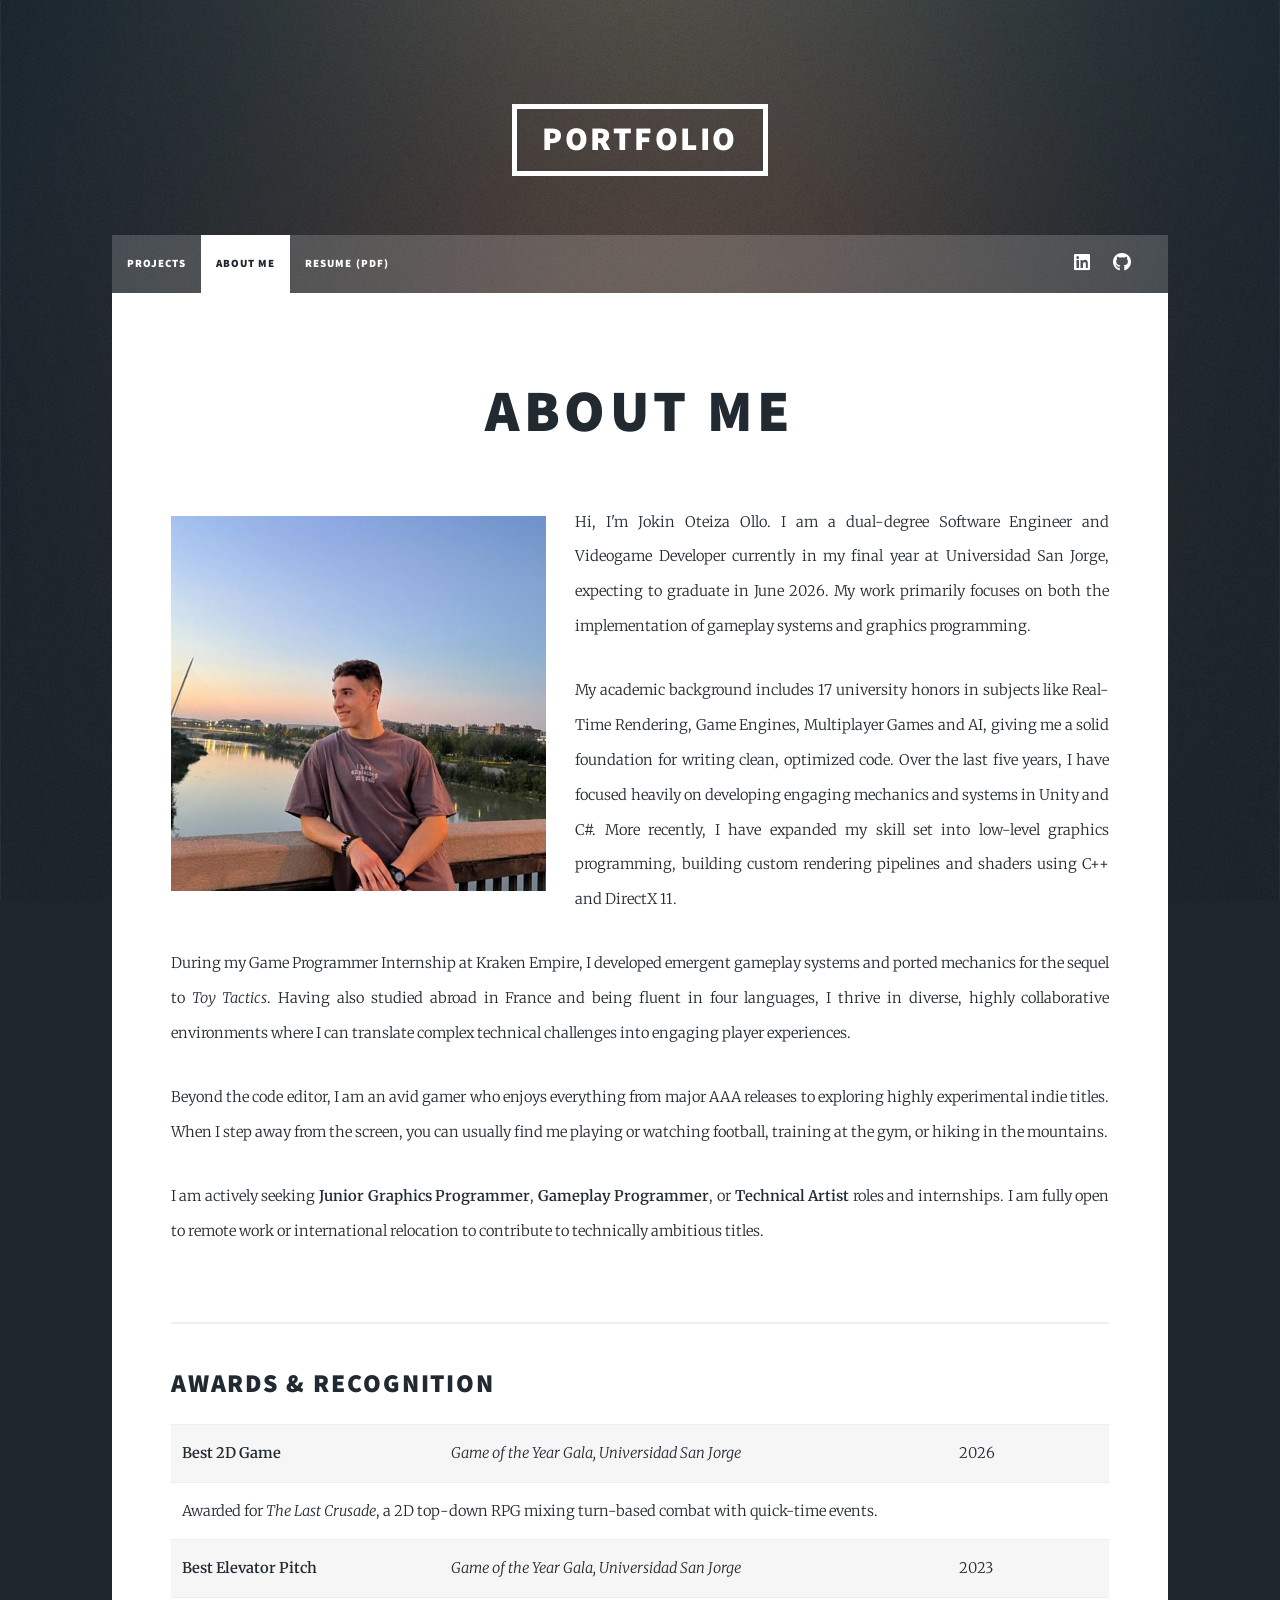
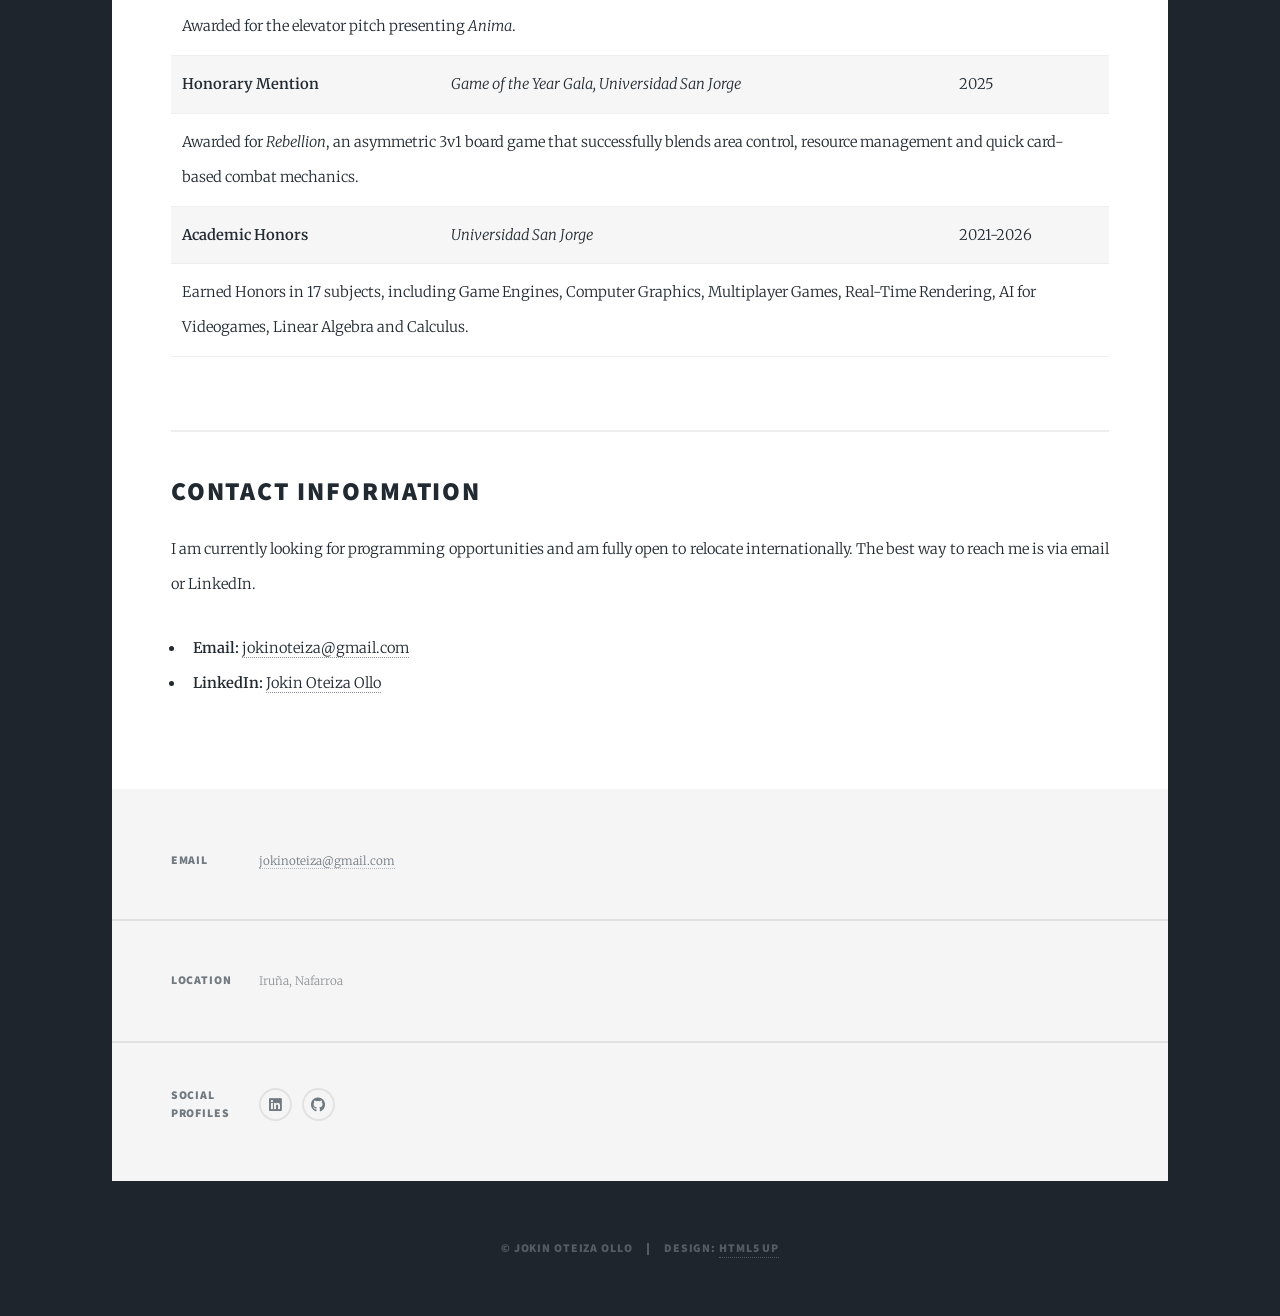
==== commit 5d7bb890: "Minor error correction" ====
--- a/about.html
+++ b/about.html
@@ -66,7 +66,7 @@
                                         <tr>
                                             <td><strong>Best Elevator Pitch</strong></td>
                                             <td><em>Game of the Year Gala, Universidad San Jorge</em></td>
-                                            <td>2022</td>
+                                            <td>2023</td>
                                         </tr>
                                         <tr>
                                             <td colspan="3">Awarded for the elevator pitch presenting <em>Anima</em>.</td>
--- a/assets/css/main.css
+++ b/assets/css/main.css
@@ -4937,4 +4937,91 @@
 		border: 1px solid #eeeeee;
 		flex-shrink: 0;
 		pointer-events: none; /* CRITICAL: Stops the browser's default "ghost image" drag */
+	}
+
+	/* ========================================== */
+	/* Nav Menu Desktop Resolution Fix (1366px)   */
+	/* ========================================== */
+
+	@media screen and (min-width: 981px) and (max-width: 1440px) {
+		/* Shrink padding and font size slightly to fit all links */
+		#nav > .links > li > a {
+			padding: 0 1rem !important; 
+			font-size: 0.75rem !important; 
+		}
+
+		/* If the project title is STILL too long, truncate it elegantly with "..." */
+		#nav > .links > li {
+			max-width: 25vw; /* Prevents the active tab from hoarding space */
+			overflow: hidden;
+			text-overflow: ellipsis;
+			white-space: nowrap;
+		}
+
+		/* Explicitly protect the social icons from being pushed off-screen */
+		#nav > .icons {
+			display: flex !important;
+			flex-shrink: 0; 
+		}
+	}
+
+	/* ========================================== */
+	/* Mobile Pagination Button Fix               */
+	/* ========================================== */
+
+	/* ========================================== */
+	/* Mobile Pagination Button Fix               */
+	/* ========================================== */
+
+	@media screen and (max-width: 736px) {
+		/* Stack the pagination buttons vertically on mobile */
+		.post .pagination {
+			flex-direction: column !important;
+			gap: 1.5rem !important;
+		}
+
+		/* Global button layout: perfectly centered vertically and horizontally */
+		.post .pagination a.previous,
+		.post .pagination a.next {
+			width: 100% !important;
+			height: auto !important; 
+			min-height: 4rem !important;
+			padding: 1rem 1.5rem !important; 
+			white-space: normal !important; 
+			display: flex !important;
+			align-items: center !important;
+			justify-content: center !important; /* Groups text and arrow tightly in the center */
+			text-align: center !important; 
+			line-height: 1.4 !important;
+		}
+
+		/* Keep "Previous" layout normal (Icon Left, Text Right) */
+		.post .pagination a.previous {
+			flex-direction: row !important;
+		}
+
+		/* Flip "Next" layout so the icon moves to the end (Text Left, Icon Right) */
+		.post .pagination a.next {
+			flex-direction: row-reverse !important; 
+		}
+
+		/* Neat spacing between the text and the icons */
+		.post .pagination a.next::before {
+			margin-left: 1rem !important;
+			margin-right: 0 !important;
+		}
+
+		.post .pagination a.previous::before {
+			margin-right: 1rem !important;
+			margin-left: 0 !important;
+		}
+	}
+
+	/* ========================================== */
+	/* Remove Date Decorative Line                */
+	/* ========================================== */
+
+	#main > .post header.major .date::before,
+	#main > .post header.major .date::after {
+		display: none !important; 
 	}
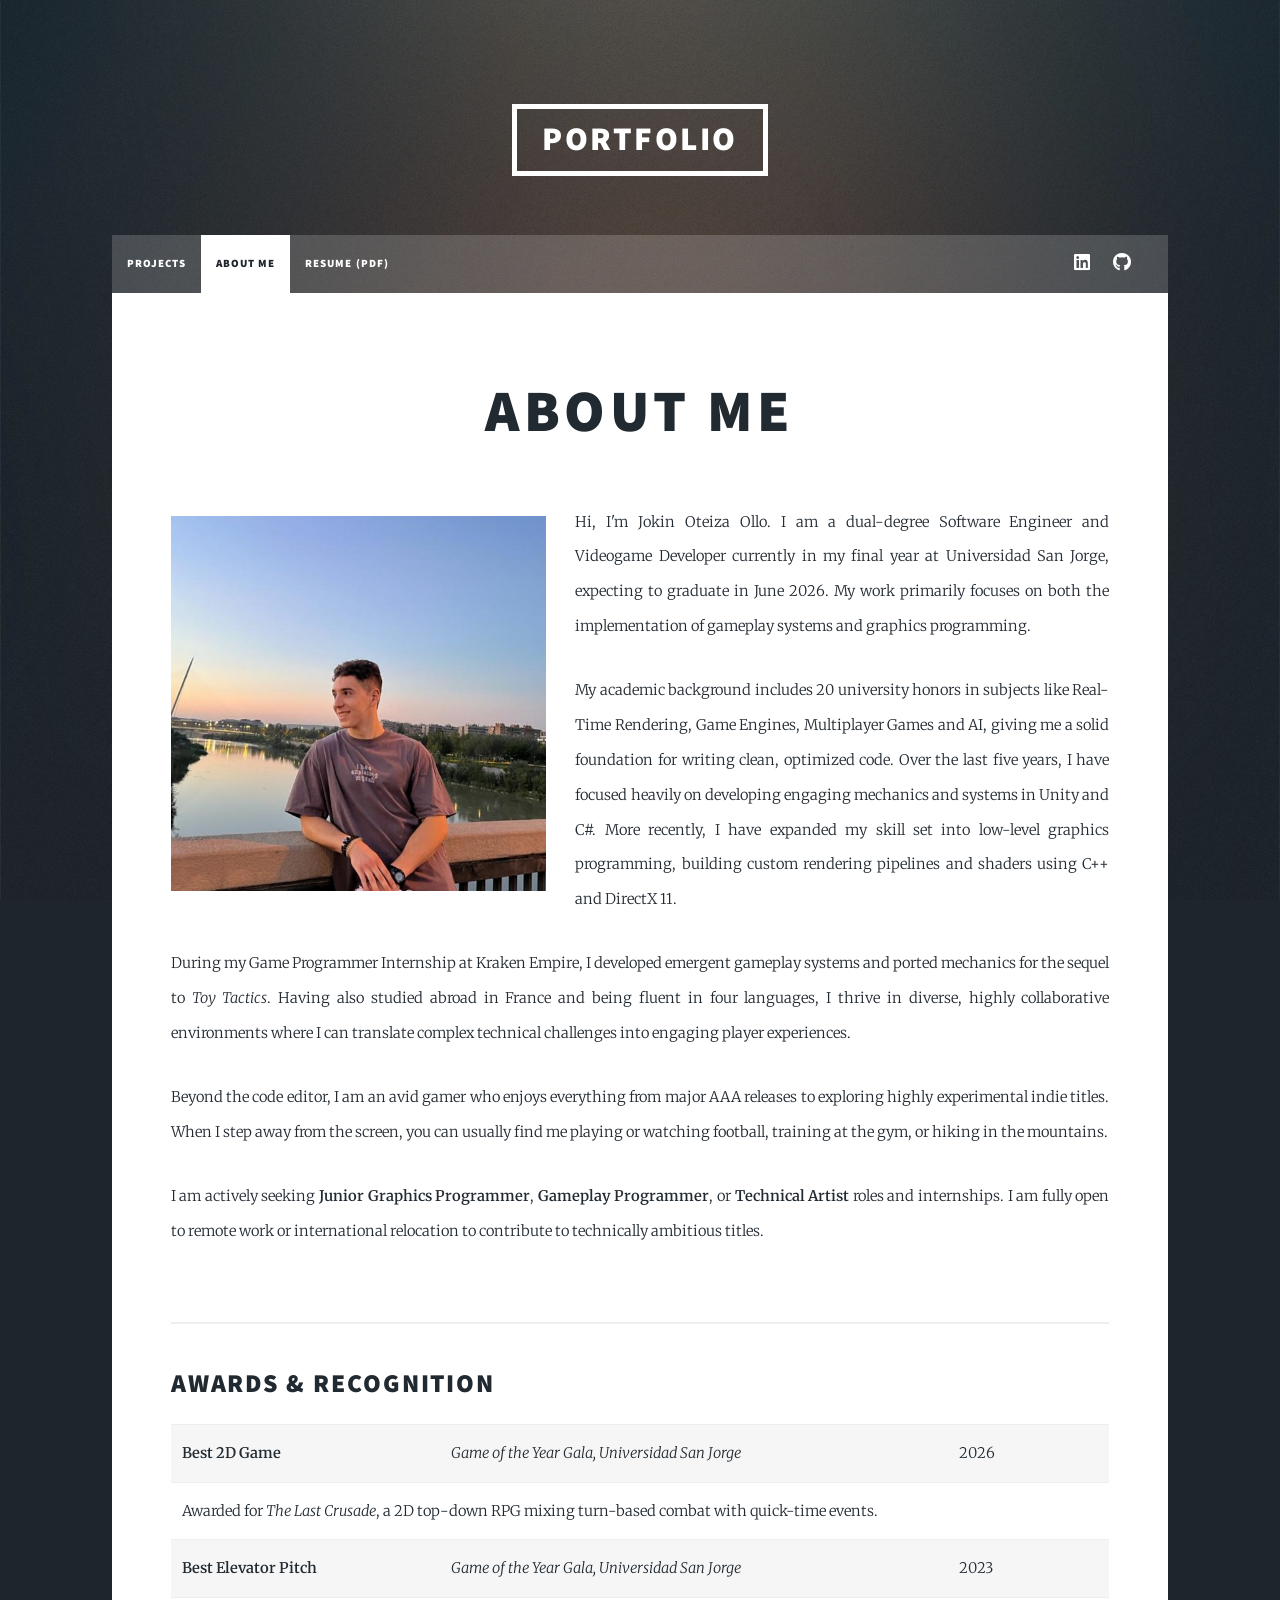
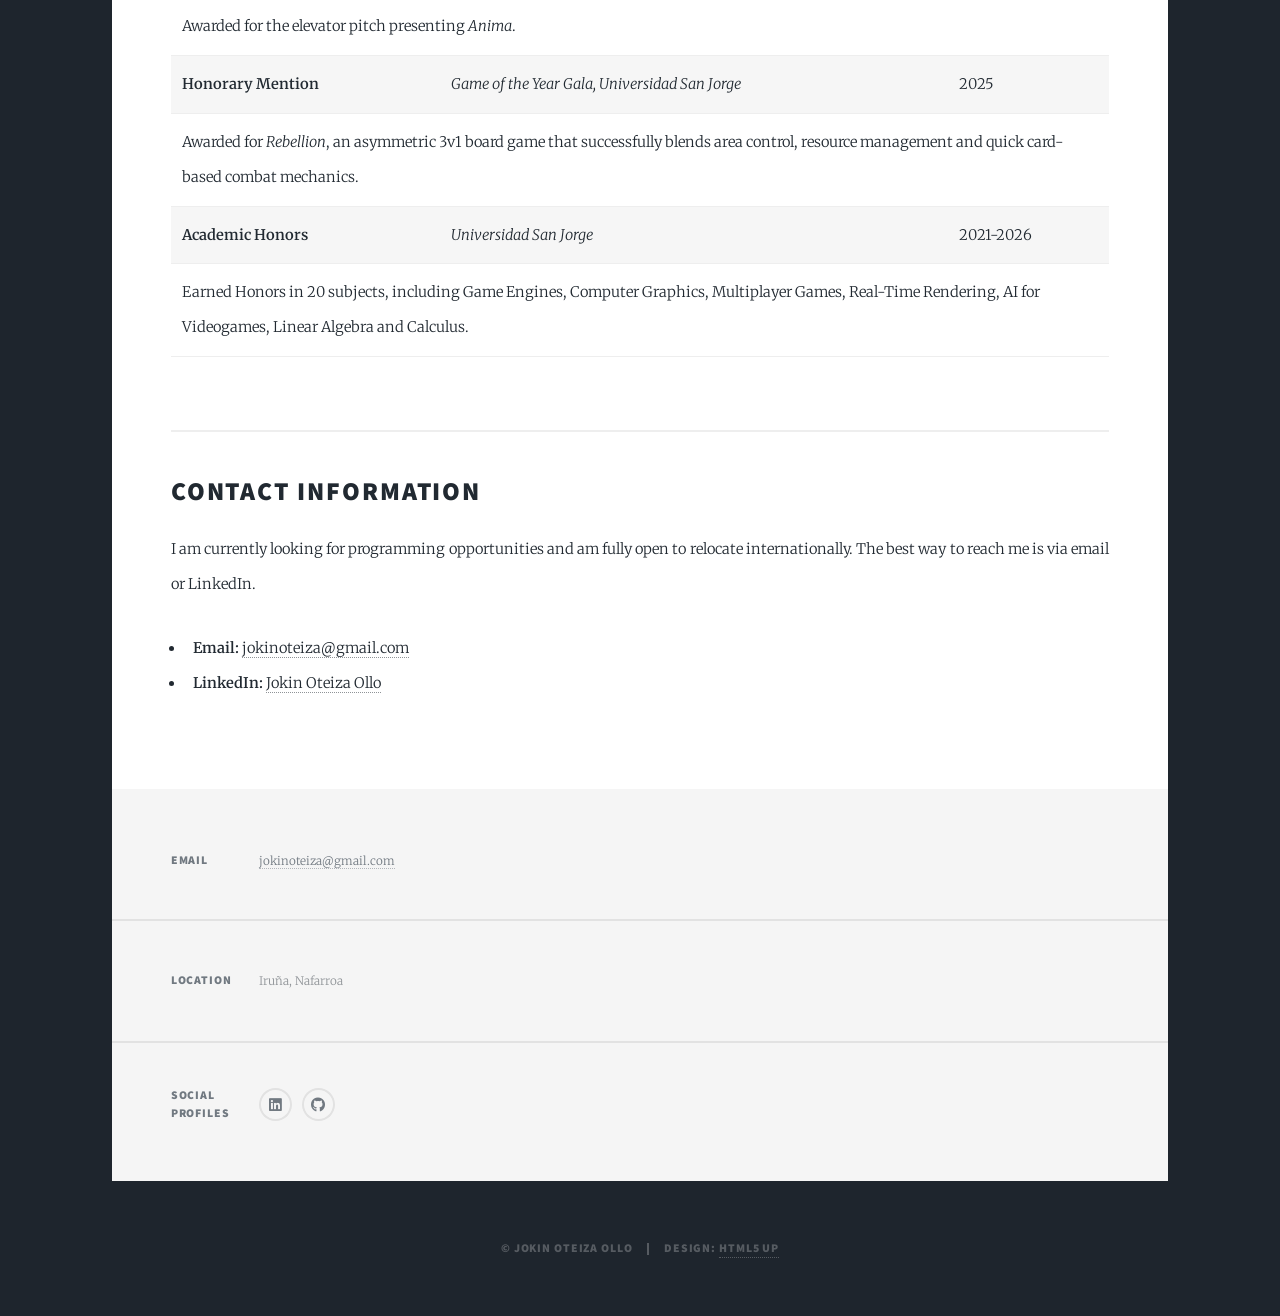
==== commit 2254c722: "Ocean Simulation Updated" ====
--- a/about.html
+++ b/about.html
@@ -39,7 +39,7 @@
                             
                             <p>Hi, I'm Jokin Oteiza Ollo. I am a dual-degree Software Engineer and Videogame Developer currently in my final year at Universidad San Jorge, expecting to graduate in June 2026. My work primarily focuses on both the implementation of gameplay systems and graphics programming.</p>
                             
-                            <p>My academic background includes 17 university honors in subjects like Real-Time Rendering, Game Engines, Multiplayer Games and AI, giving me a solid foundation for writing clean, optimized code. Over the last five years, I have focused heavily on developing engaging mechanics and systems in Unity and C#. More recently, I have expanded my skill set into low-level graphics programming, building custom rendering pipelines and shaders using C++ and DirectX 11.</p>
+                            <p>My academic background includes 20 university honors in subjects like Real-Time Rendering, Game Engines, Multiplayer Games and AI, giving me a solid foundation for writing clean, optimized code. Over the last five years, I have focused heavily on developing engaging mechanics and systems in Unity and C#. More recently, I have expanded my skill set into low-level graphics programming, building custom rendering pipelines and shaders using C++ and DirectX 11.</p>
                             
                             <p>During my Game Programmer Internship at Kraken Empire, I developed emergent gameplay systems and ported mechanics for the sequel to <em>Toy Tactics</em>. Having also studied abroad in France and being fluent in four languages, I thrive in diverse, highly collaborative environments where I can translate complex technical challenges into engaging player experiences.</p>
 
@@ -85,7 +85,7 @@
                                             <td>2021-2026</td>
                                         </tr>
                                         <tr>
-                                            <td colspan="3">Earned Honors in 17 subjects, including Game Engines, Computer Graphics, Multiplayer Games, Real-Time Rendering, AI for Videogames, Linear Algebra and Calculus.</td>
+                                            <td colspan="3">Earned Honors in 20 subjects, including Game Engines, Computer Graphics, Multiplayer Games, Real-Time Rendering, AI for Videogames, Linear Algebra and Calculus.</td>
                                         </tr>
                                     </tbody>
                                 </table>
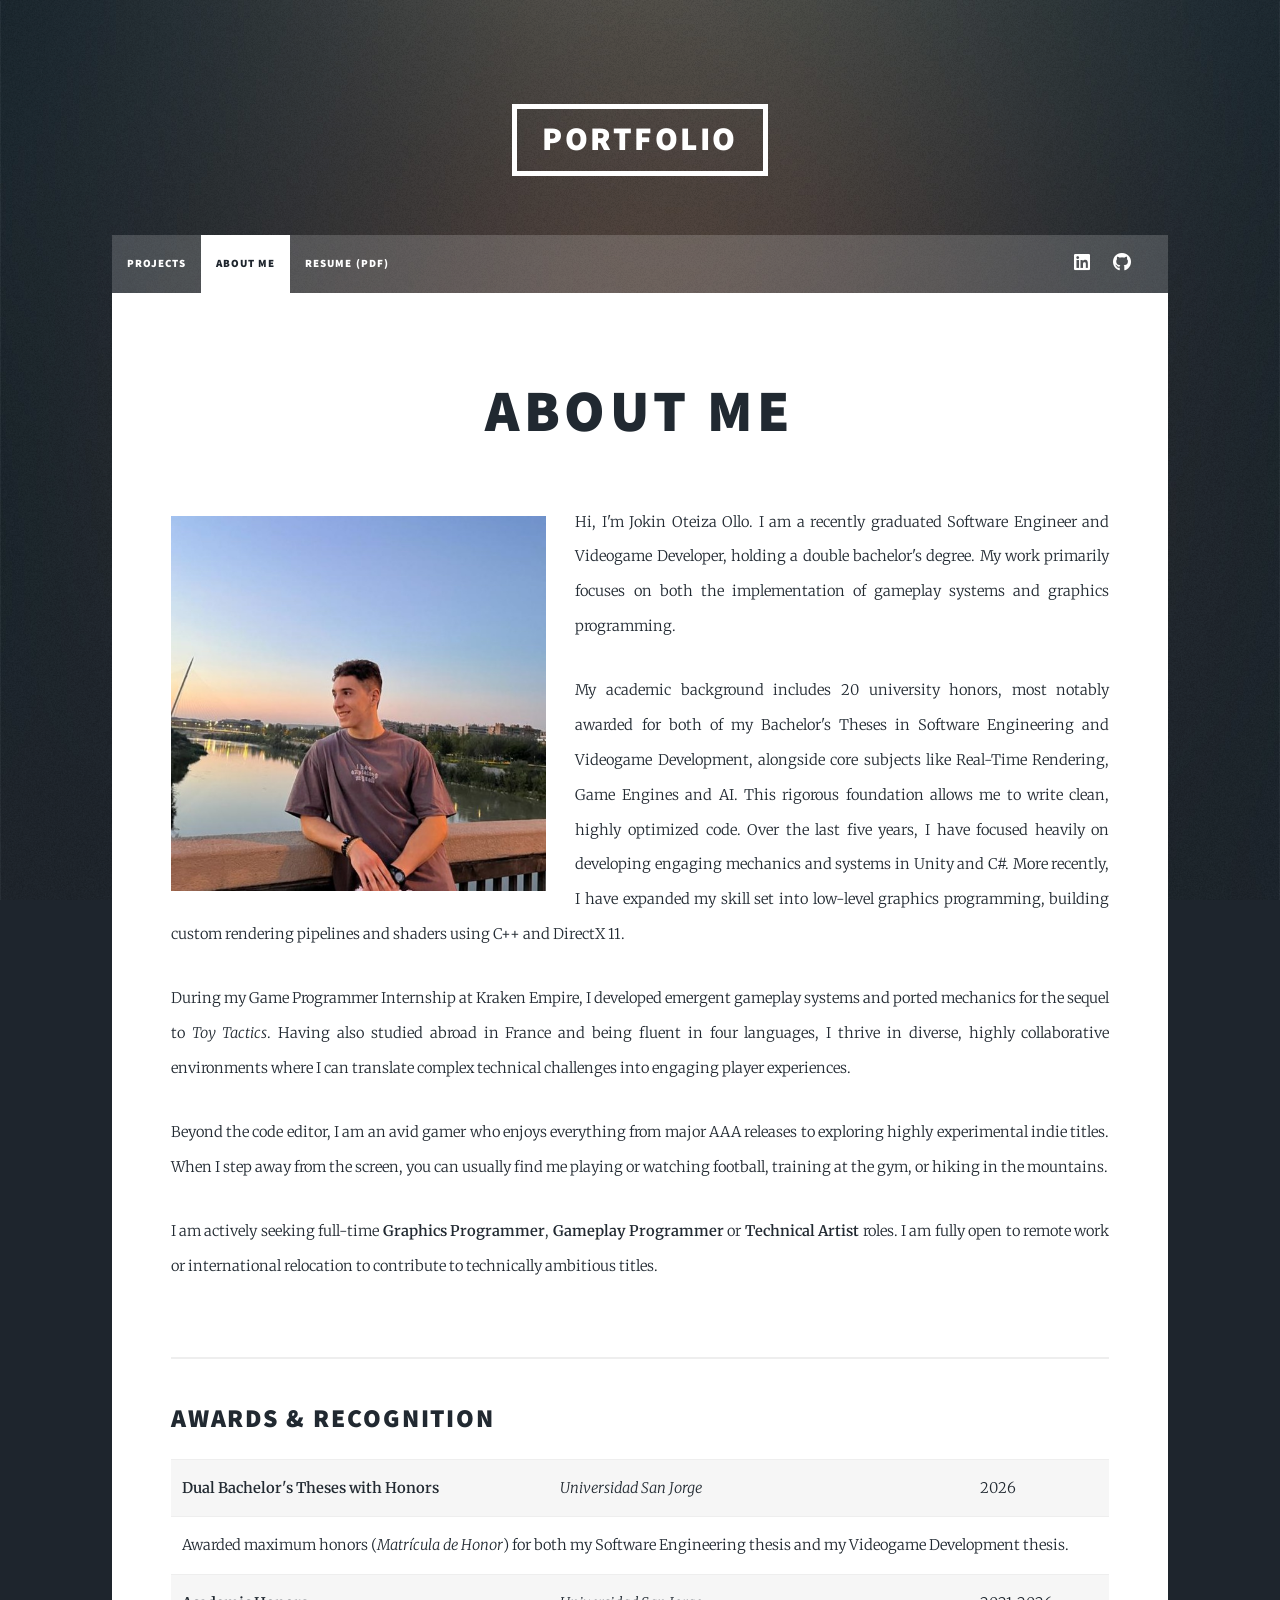
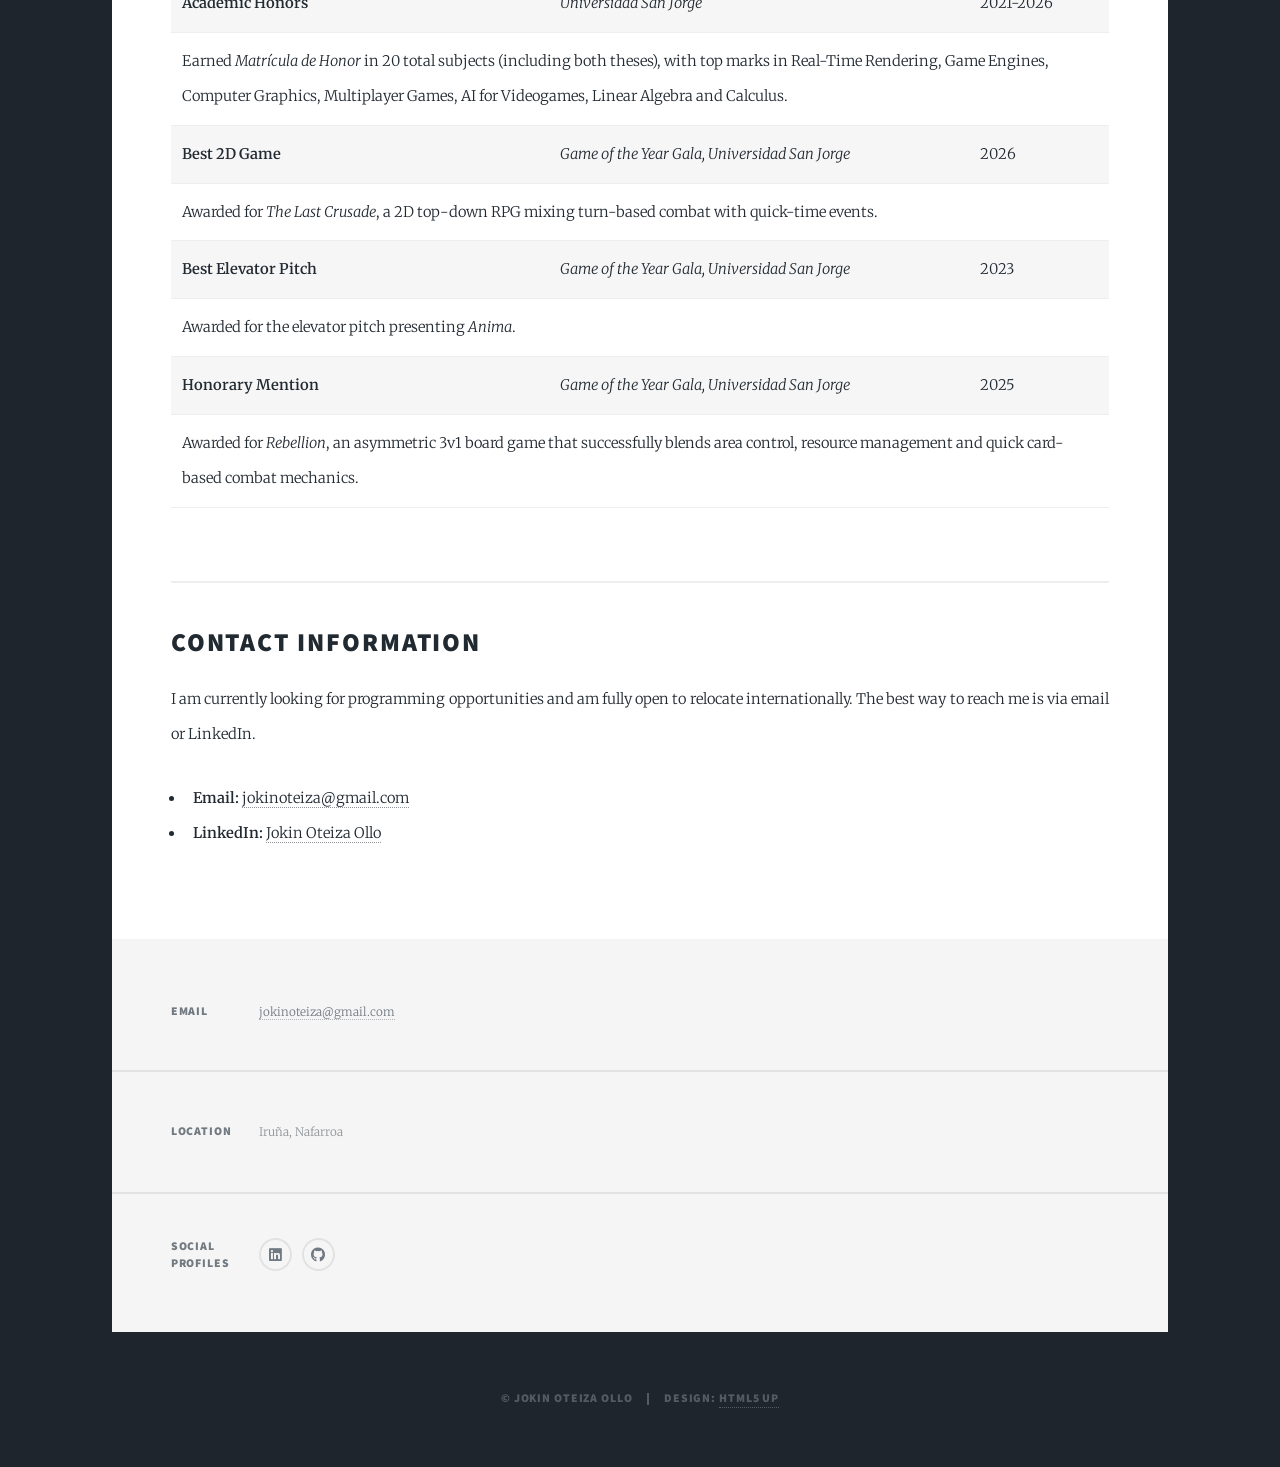
==== commit d40c5521: "Football 2D Match Engine" ====
--- a/about.html
+++ b/about.html
@@ -37,16 +37,16 @@
                             
                             <span class="image left"><img src="images/profile.jpg" alt="Profile Picture of Jokin Oteiza Ollo" /></span>
                             
-                            <p>Hi, I'm Jokin Oteiza Ollo. I am a dual-degree Software Engineer and Videogame Developer currently in my final year at Universidad San Jorge, expecting to graduate in June 2026. My work primarily focuses on both the implementation of gameplay systems and graphics programming.</p>
+                            <p>Hi, I'm Jokin Oteiza Ollo. I am a recently graduated Software Engineer and Videogame Developer, holding a double bachelor's degree. My work primarily focuses on both the implementation of gameplay systems and graphics programming.</p>
                             
-                            <p>My academic background includes 20 university honors in subjects like Real-Time Rendering, Game Engines, Multiplayer Games and AI, giving me a solid foundation for writing clean, optimized code. Over the last five years, I have focused heavily on developing engaging mechanics and systems in Unity and C#. More recently, I have expanded my skill set into low-level graphics programming, building custom rendering pipelines and shaders using C++ and DirectX 11.</p>
-                            
+                            <p>My academic background includes 20 university honors, most notably awarded for both of my Bachelor's Theses in Software Engineering and Videogame Development, alongside core subjects like Real-Time Rendering, Game Engines and AI. This rigorous foundation allows me to write clean, highly optimized code. Over the last five years, I have focused heavily on developing engaging mechanics and systems in Unity and C#. More recently, I have expanded my skill set into low-level graphics programming, building custom rendering pipelines and shaders using C++ and DirectX 11.</p>
+
                             <p>During my Game Programmer Internship at Kraken Empire, I developed emergent gameplay systems and ported mechanics for the sequel to <em>Toy Tactics</em>. Having also studied abroad in France and being fluent in four languages, I thrive in diverse, highly collaborative environments where I can translate complex technical challenges into engaging player experiences.</p>
 
                             <p>Beyond the code editor, I am an avid gamer who enjoys everything from major AAA releases to exploring highly experimental indie titles. When I step away from the screen, you can usually find me playing or watching football, training at the gym, or hiking in the mountains.</p>
 
-                            <p>I am actively seeking <strong>Junior Graphics Programmer</strong>, <strong>Gameplay Programmer</strong>, or <strong>Technical Artist</strong> roles and internships. I am fully open to remote work or international relocation to contribute to technically ambitious titles.</p>
-                            
+                            <p>I am actively seeking full-time <strong>Graphics Programmer</strong>, <strong>Gameplay Programmer</strong> or <strong>Technical Artist</strong> roles. I am fully open to remote work or international relocation to contribute to technically ambitious titles.</p>
+
                             <div style="clear: both;"></div>
 
                             <hr />
@@ -55,6 +55,22 @@
                             <div class="table-wrapper">
                                 <table>
                                     <tbody>
+                                        <tr>
+                                            <td><strong>Dual Bachelor's Theses with Honors</strong></td>
+                                            <td><em>Universidad San Jorge</em></td>
+                                            <td>2026</td>
+                                        </tr>
+                                        <tr>
+                                            <td colspan="3">Awarded maximum honors (<em>Matrícula de Honor</em>) for both my Software Engineering thesis and my Videogame Development thesis.</td>
+                                        </tr>
+                                        <tr>
+                                            <td><strong>Academic Honors</strong></td>
+                                            <td><em>Universidad San Jorge</em></td>
+                                            <td>2021-2026</td>
+                                        </tr>
+                                        <tr>
+                                            <td colspan="3">Earned <em>Matrícula de Honor</em> in 20 total subjects (including both theses), with top marks in Real-Time Rendering, Game Engines, Computer Graphics, Multiplayer Games, AI for Videogames, Linear Algebra and Calculus.</td>
+                                        </tr>
                                         <tr>
                                             <td><strong>Best 2D Game</strong></td>
                                             <td><em>Game of the Year Gala, Universidad San Jorge</em></td>
@@ -78,14 +94,6 @@
                                         </tr>
                                         <tr>
                                             <td colspan="3">Awarded for <em>Rebellion</em>, an asymmetric 3v1 board game that successfully blends area control, resource management and quick card-based combat mechanics.</td>
-                                        </tr>
-                                        <tr>
-                                            <td><strong>Academic Honors</strong></td>
-                                            <td><em>Universidad San Jorge</em></td>
-                                            <td>2021-2026</td>
-                                        </tr>
-                                        <tr>
-                                            <td colspan="3">Earned Honors in 20 subjects, including Game Engines, Computer Graphics, Multiplayer Games, Real-Time Rendering, AI for Videogames, Linear Algebra and Calculus.</td>
                                         </tr>
                                     </tbody>
                                 </table>
--- a/assets/css/main.css
+++ b/assets/css/main.css
@@ -5024,4 +5024,21 @@
 	#main > .post header.major .date::before,
 	#main > .post header.major .date::after {
 		display: none !important; 
+	}
+
+	/* ========================================== */
+	/* Scaled & Centered Project Images           */
+	/* ========================================== */
+
+	.image.fit.project-card.scaled {
+		max-width: 60%; /* Restricts the image to 60% of the page width */
+		margin-left: auto !important;
+		margin-right: auto !important;
+	}
+
+	/* Ensures the image doesn't get too tiny on mobile screens */
+	@media screen and (max-width: 736px) {
+		.image.fit.project-card.scaled {
+			max-width: 90%; 
+		}
 	}
